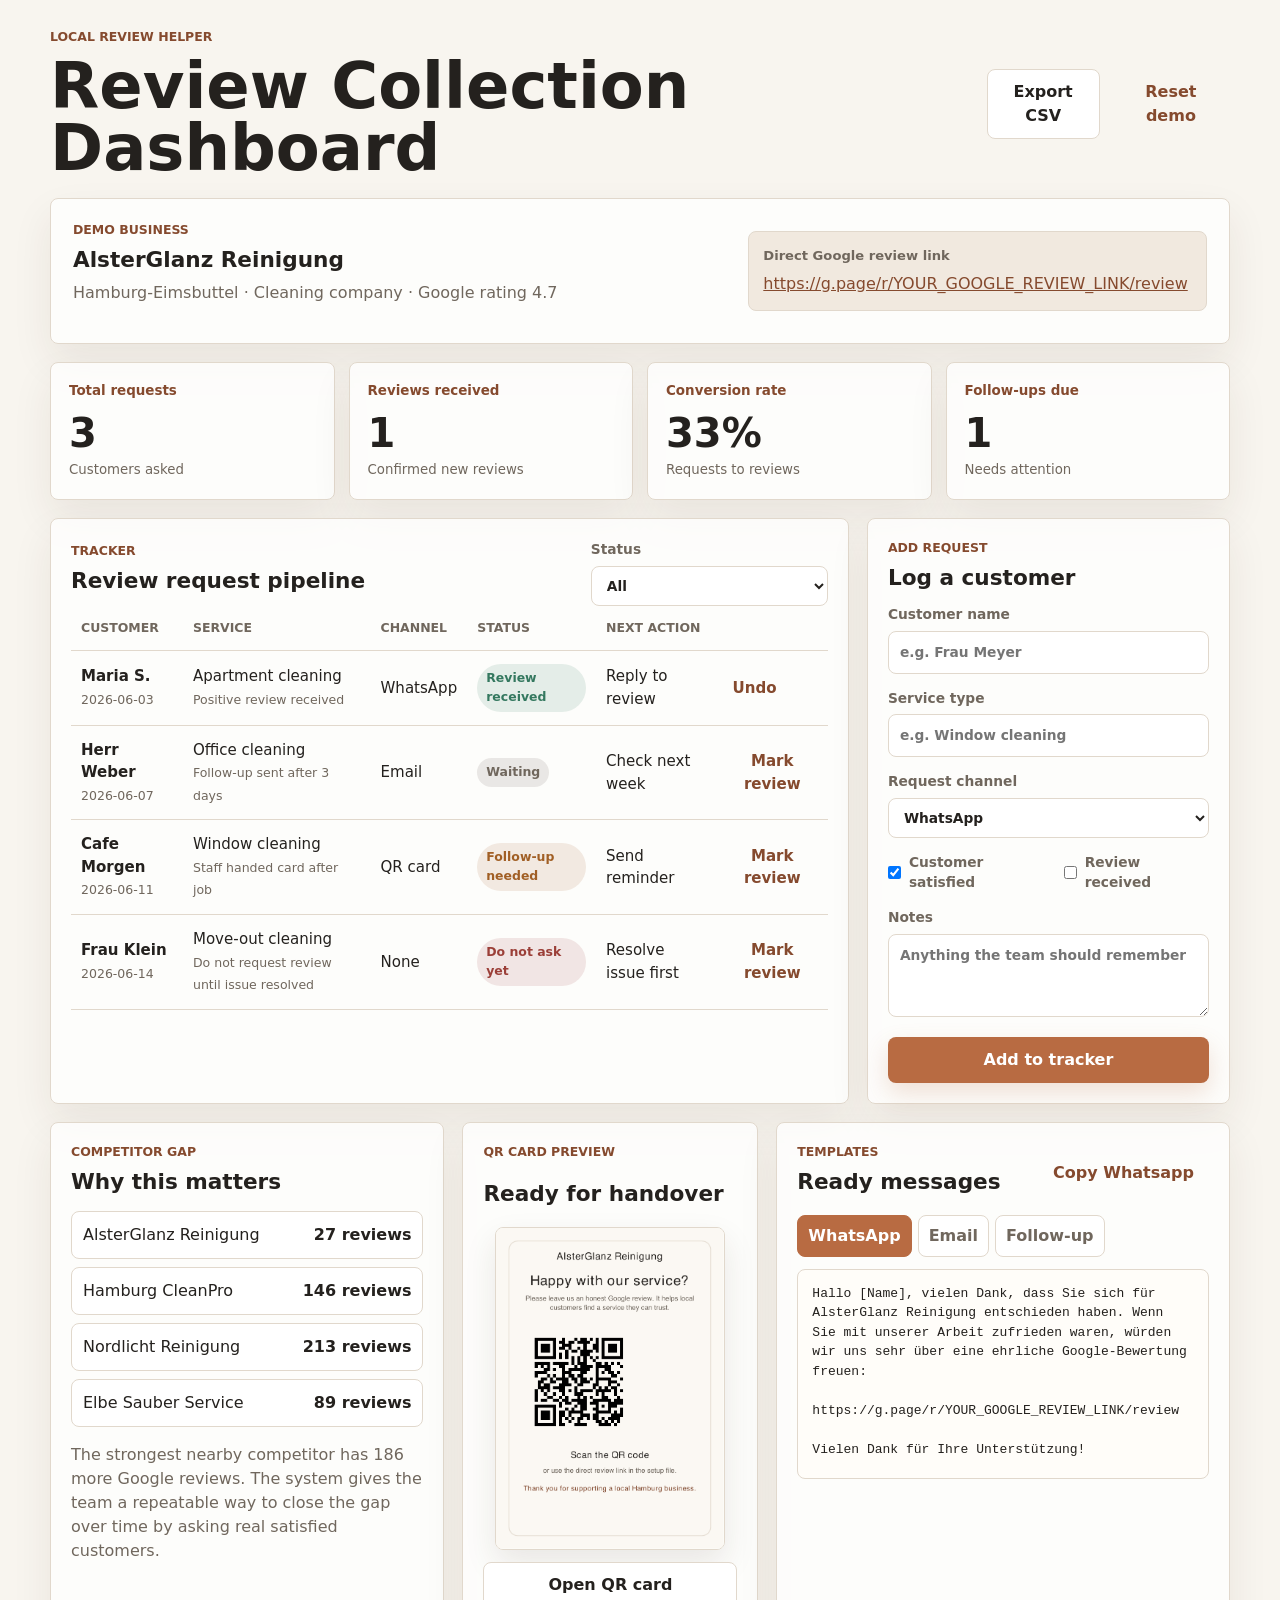
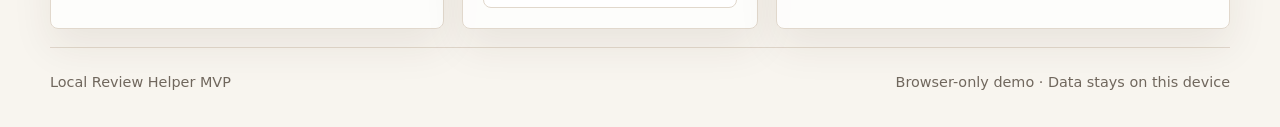
==== mvp-dashboard/index.html @ f8789099 "Add files via upload" ====
<!DOCTYPE html>
<html lang="en">
  <head>
    <meta charset="UTF-8" />
    <meta name="viewport" content="width=device-width, initial-scale=1.0" />
    <title>Local Review Helper - MVP Dashboard</title>
    <meta
      name="description"
      content="A lightweight MVP dashboard for tracking Google review requests, follow-ups, review progress, templates, and competitor gaps."
    />
    <link rel="stylesheet" href="style.css" />
  </head>
  <body>
    <header class="app-header">
      <div>
        <p class="eyebrow">Local Review Helper</p>
        <h1>Review Collection Dashboard</h1>
      </div>
      <div class="header-actions">
        <button class="button secondary" type="button" id="exportCsv">Export CSV</button>
        <button class="button ghost" type="button" id="resetDemo">Reset demo</button>
      </div>
    </header>

    <main>
      <section class="business-panel">
        <div>
          <p class="eyebrow">Demo business</p>
          <h2>AlsterGlanz Reinigung</h2>
          <p class="muted">Hamburg-Eimsbuttel · Cleaning company · Google rating 4.7</p>
        </div>
        <div class="review-link-box">
          <span>Direct Google review link</span>
          <a href="https://g.page/r/YOUR_GOOGLE_REVIEW_LINK/review" target="_blank" rel="noreferrer">
            https://g.page/r/YOUR_GOOGLE_REVIEW_LINK/review
          </a>
        </div>
      </section>

      <section class="kpi-grid" aria-label="Review system metrics">
        <article class="kpi-card">
          <span>Total requests</span>
          <strong id="totalRequests">0</strong>
          <small>Customers asked</small>
        </article>
        <article class="kpi-card">
          <span>Reviews received</span>
          <strong id="reviewsReceived">0</strong>
          <small>Confirmed new reviews</small>
        </article>
        <article class="kpi-card">
          <span>Conversion rate</span>
          <strong id="conversionRate">0%</strong>
          <small>Requests to reviews</small>
        </article>
        <article class="kpi-card">
          <span>Follow-ups due</span>
          <strong id="followUpsDue">0</strong>
          <small>Needs attention</small>
        </article>
      </section>

      <section class="dashboard-grid">
        <article class="panel tracker-panel">
          <div class="panel-heading">
            <div>
              <p class="eyebrow">Tracker</p>
              <h2>Review request pipeline</h2>
            </div>
            <label class="filter-label">
              Status
              <select id="statusFilter">
                <option value="all">All</option>
                <option value="reviewed">Review received</option>
                <option value="follow-up">Follow-up needed</option>
                <option value="waiting">Waiting</option>
                <option value="not-satisfied">Not satisfied</option>
              </select>
            </label>
          </div>

          <div class="table-wrap">
            <table>
              <thead>
                <tr>
                  <th>Customer</th>
                  <th>Service</th>
                  <th>Channel</th>
                  <th>Status</th>
                  <th>Next action</th>
                  <th></th>
                </tr>
              </thead>
              <tbody id="requestTable"></tbody>
            </table>
          </div>
        </article>

        <aside class="panel form-panel">
          <p class="eyebrow">Add request</p>
          <h2>Log a customer</h2>
          <form id="requestForm">
            <label>
              Customer name
              <input type="text" name="customerName" placeholder="e.g. Frau Meyer" required />
            </label>
            <label>
              Service type
              <input type="text" name="serviceType" placeholder="e.g. Window cleaning" required />
            </label>
            <label>
              Request channel
              <select name="channel">
                <option>WhatsApp</option>
                <option>Email</option>
                <option>QR card</option>
                <option>Phone</option>
              </select>
            </label>
            <div class="check-row">
              <label><input type="checkbox" name="satisfied" checked /> Customer satisfied</label>
              <label><input type="checkbox" name="reviewReceived" /> Review received</label>
            </div>
            <label>
              Notes
              <textarea name="notes" rows="3" placeholder="Anything the team should remember"></textarea>
            </label>
            <button class="button primary" type="submit">Add to tracker</button>
          </form>
        </aside>
      </section>

      <section class="dashboard-grid secondary-grid">
        <article class="panel">
          <p class="eyebrow">Competitor gap</p>
          <h2>Why this matters</h2>
          <div class="gap-list">
            <div><span>AlsterGlanz Reinigung</span><strong>27 reviews</strong></div>
            <div><span>Hamburg CleanPro</span><strong>146 reviews</strong></div>
            <div><span>Nordlicht Reinigung</span><strong>213 reviews</strong></div>
            <div><span>Elbe Sauber Service</span><strong>89 reviews</strong></div>
          </div>
          <p class="insight">
            The strongest nearby competitor has 186 more Google reviews. The system gives the team a
            repeatable way to close the gap over time by asking real satisfied customers.
          </p>
        </article>

        <article class="panel qr-panel">
          <p class="eyebrow">QR card preview</p>
          <h2>Ready for handover</h2>
          <img
            src="assets/qr-review-card-preview.png"
            alt="Preview of the printable QR review card"
            class="qr-card-preview"
          />
          <a class="button secondary" href="../output/pdf/qr-review-card.pdf" target="_blank" rel="noreferrer">
            Open QR card
          </a>
        </article>

        <article class="panel templates-panel">
          <div class="panel-heading">
            <div>
              <p class="eyebrow">Templates</p>
              <h2>Ready messages</h2>
            </div>
            <button class="button ghost" type="button" id="copyTemplate">Copy WhatsApp</button>
          </div>
          <div class="template-tabs" role="tablist" aria-label="Message templates">
            <button class="template-tab active" type="button" data-template="whatsapp">WhatsApp</button>
            <button class="template-tab" type="button" data-template="email">Email</button>
            <button class="template-tab" type="button" data-template="followup">Follow-up</button>
          </div>
          <pre id="templateText"></pre>
        </article>
      </section>
    </main>

    <footer>
      <span>Local Review Helper MVP</span>
      <span>Browser-only demo · Data stays on this device</span>
    </footer>

    <script src="app.js"></script>
  </body>
</html>
---- mvp-dashboard/style.css ----
:root {
  --bg: #f8f5ef;
  --surface: #ffffff;
  --surface-warm: #f1e9df;
  --text: #24211e;
  --muted: #70675d;
  --line: #e1d8cc;
  --accent: #b86b42;
  --accent-dark: #854a2e;
  --good: #34785f;
  --warn: #a15f25;
  --danger: #9b3f38;
  --shadow: 0 18px 40px rgba(59, 42, 27, 0.08);
  --radius: 8px;
}

* {
  box-sizing: border-box;
}

body {
  margin: 0;
  background: var(--bg);
  color: var(--text);
  font-family: Inter, ui-sans-serif, system-ui, -apple-system, BlinkMacSystemFont, "Segoe UI", sans-serif;
  line-height: 1.5;
}

button,
input,
select,
textarea {
  font: inherit;
}

.app-header,
main,
footer {
  width: min(1180px, calc(100% - 32px));
  margin: 0 auto;
}

.app-header {
  display: flex;
  align-items: center;
  justify-content: space-between;
  gap: 20px;
  padding: 28px 0 18px;
}

.eyebrow {
  margin: 0 0 8px;
  color: var(--accent-dark);
  font-size: 0.78rem;
  font-weight: 850;
  text-transform: uppercase;
}

h1,
h2,
p {
  margin-top: 0;
}

h1 {
  margin-bottom: 0;
  font-size: clamp(2rem, 5vw, 4.25rem);
  line-height: 0.98;
  letter-spacing: 0;
}

h2 {
  margin-bottom: 8px;
  font-size: 1.35rem;
  line-height: 1.15;
}

.muted,
small {
  color: var(--muted);
}

.header-actions,
.panel-heading,
.check-row,
footer {
  display: flex;
  align-items: center;
  justify-content: space-between;
  gap: 12px;
}

.button {
  display: inline-flex;
  align-items: center;
  justify-content: center;
  min-height: 42px;
  border: 1px solid transparent;
  border-radius: var(--radius);
  cursor: pointer;
  font-weight: 800;
  padding: 10px 14px;
  text-decoration: none;
  transition: transform 180ms ease, box-shadow 180ms ease, background 180ms ease;
}

.button:hover,
.button:focus-visible {
  transform: translateY(-1px);
  outline: none;
}

.button.primary {
  width: 100%;
  background: var(--accent);
  color: #fff;
  box-shadow: 0 10px 24px rgba(184, 107, 66, 0.2);
}

.button.secondary {
  border-color: var(--line);
  background: var(--surface);
  color: var(--text);
}

.button.ghost {
  border-color: transparent;
  background: transparent;
  color: var(--accent-dark);
}

.business-panel,
.panel,
.kpi-card {
  border: 1px solid var(--line);
  border-radius: var(--radius);
  background: rgba(255, 255, 255, 0.78);
  box-shadow: var(--shadow);
}

.business-panel {
  display: grid;
  grid-template-columns: minmax(0, 1fr) minmax(280px, 0.7fr);
  gap: 20px;
  align-items: center;
  padding: 22px;
}

.review-link-box {
  border: 1px solid var(--line);
  border-radius: var(--radius);
  background: var(--surface-warm);
  padding: 14px;
}

.review-link-box span {
  display: block;
  color: var(--muted);
  font-size: 0.82rem;
  font-weight: 800;
  margin-bottom: 6px;
}

.review-link-box a {
  color: var(--accent-dark);
  overflow-wrap: anywhere;
}

.kpi-grid {
  display: grid;
  grid-template-columns: repeat(4, 1fr);
  gap: 14px;
  margin: 18px 0;
}

.kpi-card {
  padding: 18px;
}

.kpi-card span {
  display: block;
  color: var(--accent-dark);
  font-size: 0.84rem;
  font-weight: 850;
}

.kpi-card strong {
  display: block;
  margin: 12px 0 4px;
  font-size: 2.5rem;
  line-height: 1;
}

.dashboard-grid {
  display: grid;
  grid-template-columns: minmax(0, 1.65fr) minmax(320px, 0.75fr);
  gap: 18px;
  margin-bottom: 18px;
}

.secondary-grid {
  grid-template-columns: 1fr 0.75fr 1.15fr;
}

.panel {
  min-width: 0;
  padding: 20px;
}

.filter-label,
form label {
  color: var(--muted);
  font-size: 0.86rem;
  font-weight: 750;
}

select,
input,
textarea {
  width: 100%;
  border: 1px solid var(--line);
  border-radius: var(--radius);
  background: #fff;
  color: var(--text);
  margin-top: 6px;
  padding: 10px 11px;
}

select:focus,
input:focus,
textarea:focus {
  border-color: var(--accent);
  outline: none;
  box-shadow: 0 0 0 3px rgba(184, 107, 66, 0.12);
}

form {
  display: grid;
  gap: 14px;
  margin-top: 14px;
}

.check-row {
  align-items: flex-start;
}

.check-row label {
  display: flex;
  align-items: center;
  gap: 8px;
}

.check-row input {
  width: auto;
  margin: 0;
}

.table-wrap {
  overflow-x: auto;
}

table {
  width: 100%;
  min-width: 740px;
  border-collapse: collapse;
}

th,
td {
  border-bottom: 1px solid var(--line);
  padding: 13px 10px;
  text-align: left;
  vertical-align: middle;
}

th {
  color: var(--muted);
  font-size: 0.78rem;
  text-transform: uppercase;
}

td {
  font-size: 0.94rem;
}

.status-pill {
  display: inline-flex;
  border-radius: 999px;
  font-size: 0.78rem;
  font-weight: 850;
  padding: 5px 9px;
}

.status-reviewed {
  background: rgba(52, 120, 95, 0.12);
  color: var(--good);
}

.status-follow-up {
  background: rgba(161, 95, 37, 0.12);
  color: var(--warn);
}

.status-waiting {
  background: rgba(112, 103, 93, 0.14);
  color: var(--muted);
}

.status-not-satisfied {
  background: rgba(155, 63, 56, 0.12);
  color: var(--danger);
}

.row-action {
  border: 0;
  background: transparent;
  color: var(--accent-dark);
  cursor: pointer;
  font-weight: 850;
}

.gap-list {
  display: grid;
  gap: 8px;
  margin: 16px 0;
}

.gap-list div {
  display: flex;
  justify-content: space-between;
  gap: 12px;
  border: 1px solid var(--line);
  border-radius: var(--radius);
  background: var(--surface);
  padding: 11px;
}

.insight {
  color: var(--muted);
  margin-bottom: 0;
}

.qr-panel {
  display: grid;
  align-content: start;
  gap: 12px;
}

.qr-card-preview {
  width: min(100%, 230px);
  justify-self: center;
  border: 1px solid var(--line);
  border-radius: var(--radius);
  box-shadow: 0 14px 32px rgba(59, 42, 27, 0.1);
}

code {
  font-family: ui-monospace, SFMono-Regular, Menlo, Monaco, Consolas, "Liberation Mono", monospace;
  font-size: 0.86em;
}

.template-tabs {
  display: flex;
  gap: 6px;
  margin: 12px 0;
}

.template-tab {
  border: 1px solid var(--line);
  border-radius: var(--radius);
  background: var(--surface);
  color: var(--muted);
  cursor: pointer;
  font-weight: 800;
  padding: 8px 10px;
}

.template-tab.active {
  border-color: var(--accent);
  background: var(--accent);
  color: #fff;
}

pre {
  min-height: 210px;
  overflow: auto;
  border: 1px solid var(--line);
  border-radius: var(--radius);
  background: #fffdf9;
  color: var(--text);
  margin: 0;
  padding: 14px;
  white-space: pre-wrap;
}

footer {
  border-top: 1px solid var(--line);
  color: var(--muted);
  font-size: 0.9rem;
  padding: 24px 0 34px;
}

@media (max-width: 980px) {
  .kpi-grid,
  .dashboard-grid,
  .secondary-grid,
  .business-panel {
    grid-template-columns: 1fr;
  }
}

@media (max-width: 640px) {
  .app-header,
  .header-actions,
  .panel-heading,
  footer {
    align-items: stretch;
    flex-direction: column;
  }

  .header-actions .button,
  .filter-label,
  .template-tabs,
  .button.secondary {
    width: 100%;
  }

  .kpi-grid {
    gap: 10px;
  }

  .check-row {
    flex-direction: column;
  }
}
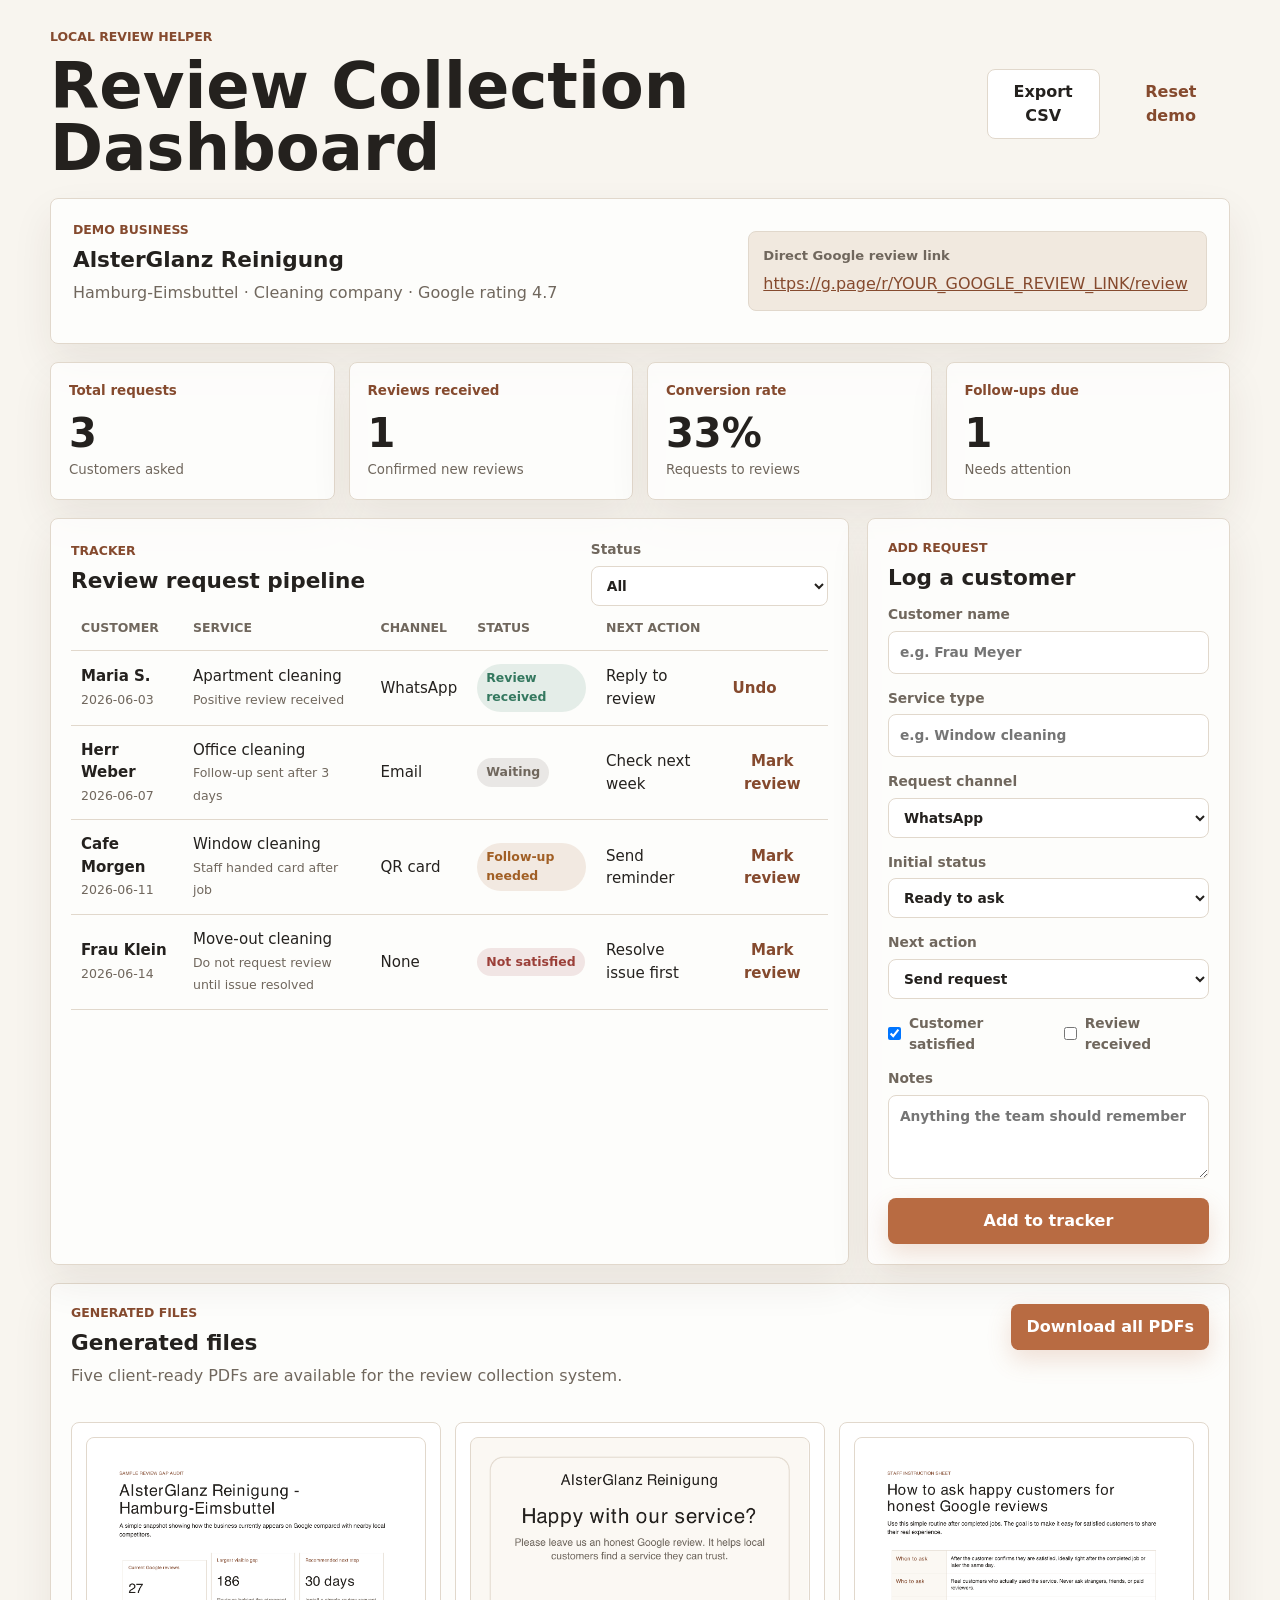
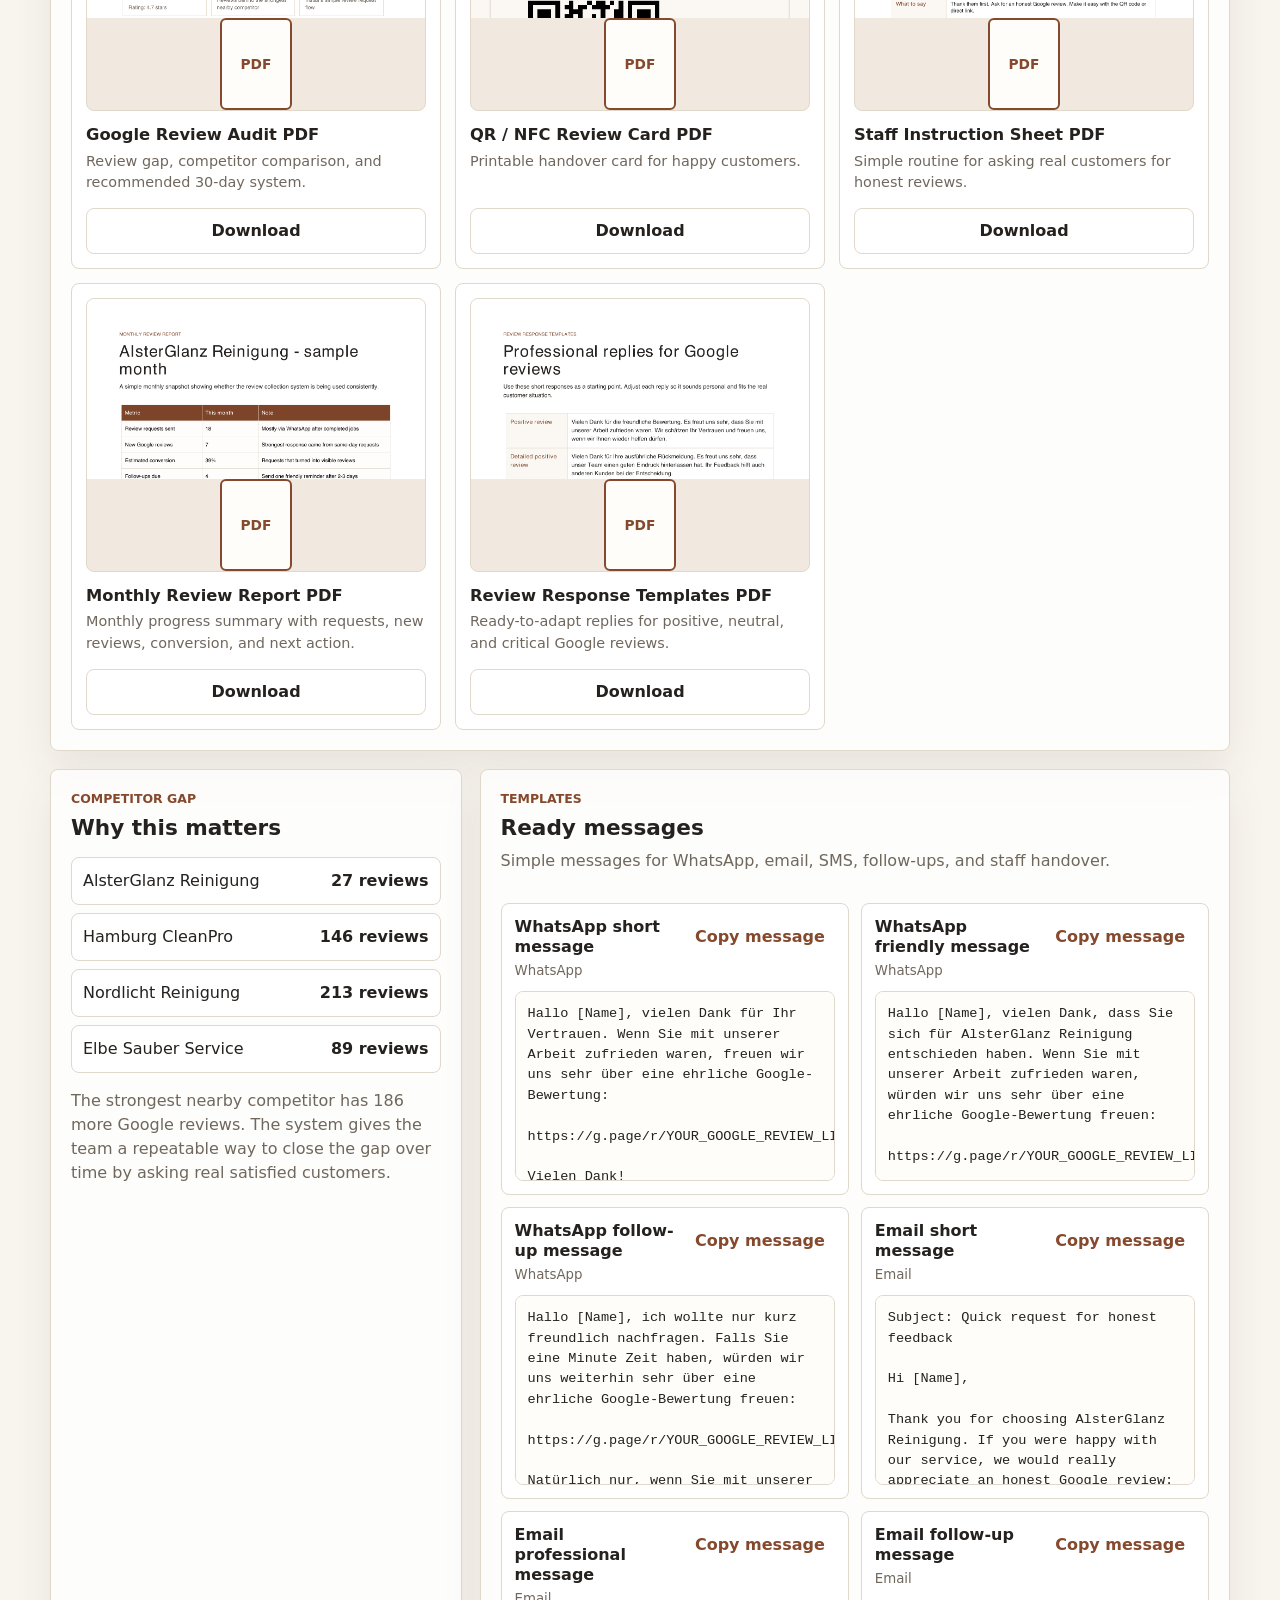
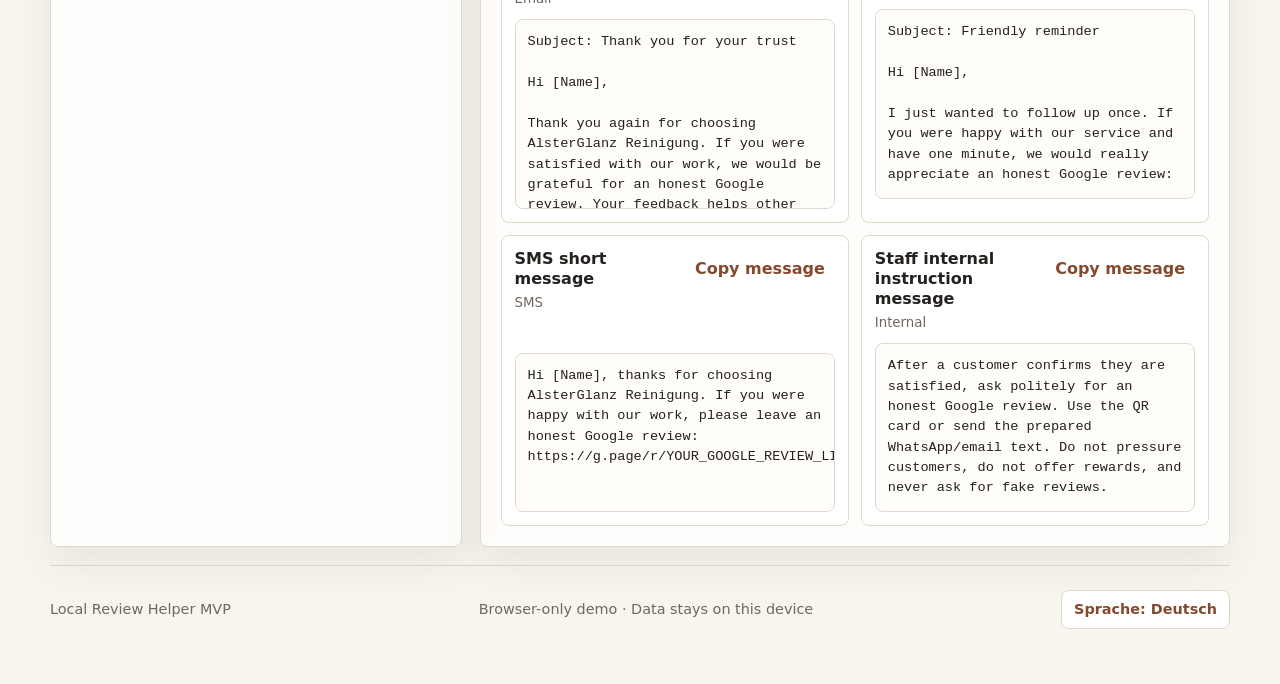
==== commit 590edd7c: "Add files via upload" ====
--- a/mvp-dashboard/index.html
+++ b/mvp-dashboard/index.html
@@ -6,7 +6,7 @@
     <title>Local Review Helper - MVP Dashboard</title>
     <meta
       name="description"
-      content="A lightweight MVP dashboard for tracking Google review requests, follow-ups, review progress, templates, and competitor gaps."
+      content="A lightweight MVP dashboard for tracking Google review requests, follow-ups, review progress, templates, and generated review system files."
     />
     <link rel="stylesheet" href="style.css" />
   </head>
@@ -14,49 +14,49 @@
     <header class="app-header">
       <div>
         <p class="eyebrow">Local Review Helper</p>
-        <h1>Review Collection Dashboard</h1>
+        <h1 data-i18n="appTitle">Review Collection Dashboard</h1>
       </div>
       <div class="header-actions">
-        <button class="button secondary" type="button" id="exportCsv">Export CSV</button>
-        <button class="button ghost" type="button" id="resetDemo">Reset demo</button>
+        <button class="button secondary" type="button" id="exportCsv" data-i18n="exportCsv">Export CSV</button>
+        <button class="button ghost" type="button" id="resetDemo" data-i18n="resetDemo">Reset demo</button>
       </div>
     </header>
 
     <main>
       <section class="business-panel">
         <div>
-          <p class="eyebrow">Demo business</p>
+          <p class="eyebrow" data-i18n="demoBusiness">Demo business</p>
           <h2>AlsterGlanz Reinigung</h2>
-          <p class="muted">Hamburg-Eimsbuttel · Cleaning company · Google rating 4.7</p>
+          <p class="muted" data-i18n="businessMeta">Hamburg-Eimsbuttel · Cleaning company · Google rating 4.7</p>
         </div>
         <div class="review-link-box">
-          <span>Direct Google review link</span>
+          <span data-i18n="directReviewLink">Direct Google review link</span>
           <a href="https://g.page/r/YOUR_GOOGLE_REVIEW_LINK/review" target="_blank" rel="noreferrer">
             https://g.page/r/YOUR_GOOGLE_REVIEW_LINK/review
           </a>
         </div>
       </section>
 
-      <section class="kpi-grid" aria-label="Review system metrics">
-        <article class="kpi-card">
-          <span>Total requests</span>
+      <section class="kpi-grid" aria-label="Review system metrics" data-i18n-attr="aria-label:metricsAria">
+        <article class="kpi-card">
+          <span data-i18n="totalRequests">Total requests</span>
           <strong id="totalRequests">0</strong>
-          <small>Customers asked</small>
-        </article>
-        <article class="kpi-card">
-          <span>Reviews received</span>
+          <small data-i18n="customersAsked">Customers asked</small>
+        </article>
+        <article class="kpi-card">
+          <span data-i18n="reviewsReceived">Reviews received</span>
           <strong id="reviewsReceived">0</strong>
-          <small>Confirmed new reviews</small>
-        </article>
-        <article class="kpi-card">
-          <span>Conversion rate</span>
+          <small data-i18n="confirmedReviews">Confirmed new reviews</small>
+        </article>
+        <article class="kpi-card">
+          <span data-i18n="conversionRate">Conversion rate</span>
           <strong id="conversionRate">0%</strong>
-          <small>Requests to reviews</small>
-        </article>
-        <article class="kpi-card">
-          <span>Follow-ups due</span>
+          <small data-i18n="requestsToReviews">Requests to reviews</small>
+        </article>
+        <article class="kpi-card">
+          <span data-i18n="followUpsDue">Follow-ups due</span>
           <strong id="followUpsDue">0</strong>
-          <small>Needs attention</small>
+          <small data-i18n="needsAttention">Needs attention</small>
         </article>
       </section>
 
@@ -64,17 +64,17 @@
         <article class="panel tracker-panel">
           <div class="panel-heading">
             <div>
-              <p class="eyebrow">Tracker</p>
-              <h2>Review request pipeline</h2>
+              <p class="eyebrow" data-i18n="tracker">Tracker</p>
+              <h2 data-i18n="pipelineTitle">Review request pipeline</h2>
             </div>
             <label class="filter-label">
-              Status
+              <span data-i18n="statusLabel">Status</span>
               <select id="statusFilter">
-                <option value="all">All</option>
-                <option value="reviewed">Review received</option>
-                <option value="follow-up">Follow-up needed</option>
-                <option value="waiting">Waiting</option>
-                <option value="not-satisfied">Not satisfied</option>
+                <option value="all" data-i18n="filterAll">All</option>
+                <option value="reviewed" data-i18n="filterReviewed">Review received</option>
+                <option value="follow-up" data-i18n="filterFollowUp">Follow-up needed</option>
+                <option value="waiting" data-i18n="filterWaiting">Waiting</option>
+                <option value="not-satisfied" data-i18n="filterNotSatisfied">Not satisfied</option>
               </select>
             </label>
           </div>
@@ -83,11 +83,11 @@
             <table>
               <thead>
                 <tr>
-                  <th>Customer</th>
-                  <th>Service</th>
-                  <th>Channel</th>
-                  <th>Status</th>
-                  <th>Next action</th>
+                  <th data-i18n="tableCustomer">Customer</th>
+                  <th data-i18n="tableService">Service</th>
+                  <th data-i18n="tableChannel">Channel</th>
+                  <th data-i18n="tableStatus">Status</th>
+                  <th data-i18n="tableNextAction">Next action</th>
                   <th></th>
                 </tr>
               </thead>
@@ -97,89 +97,113 @@
         </article>
 
         <aside class="panel form-panel">
-          <p class="eyebrow">Add request</p>
-          <h2>Log a customer</h2>
+          <p class="eyebrow" data-i18n="addRequest">Add request</p>
+          <h2 data-i18n="logCustomer">Log a customer</h2>
           <form id="requestForm">
             <label>
-              Customer name
-              <input type="text" name="customerName" placeholder="e.g. Frau Meyer" required />
-            </label>
-            <label>
-              Service type
-              <input type="text" name="serviceType" placeholder="e.g. Window cleaning" required />
-            </label>
-            <label>
-              Request channel
-              <select name="channel">
-                <option>WhatsApp</option>
-                <option>Email</option>
-                <option>QR card</option>
-                <option>Phone</option>
-              </select>
+              <span data-i18n="customerName">Customer name</span>
+              <input
+                type="text"
+                name="customerName"
+                placeholder="e.g. Frau Meyer"
+                data-i18n-attr="placeholder:customerPlaceholder"
+                required
+              />
+            </label>
+            <label>
+              <span data-i18n="serviceType">Service type</span>
+              <input
+                type="text"
+                name="serviceType"
+                placeholder="e.g. Window cleaning"
+                data-i18n-attr="placeholder:servicePlaceholder"
+                required
+              />
+            </label>
+            <label>
+              <span data-i18n="requestChannel">Request channel</span>
+              <select name="channel" id="channelSelect"></select>
+            </label>
+            <label>
+              <span data-i18n="initialStatus">Initial status</span>
+              <select name="statusKey" id="statusSelect"></select>
+            </label>
+            <label>
+              <span data-i18n="nextAction">Next action</span>
+              <select name="actionKey" id="actionSelect"></select>
             </label>
             <div class="check-row">
-              <label><input type="checkbox" name="satisfied" checked /> Customer satisfied</label>
-              <label><input type="checkbox" name="reviewReceived" /> Review received</label>
+              <label><input type="checkbox" name="satisfied" checked /> <span data-i18n="customerSatisfied">Customer satisfied</span></label>
+              <label><input type="checkbox" name="reviewReceived" /> <span data-i18n="reviewReceivedCheck">Review received</span></label>
             </div>
             <label>
-              Notes
-              <textarea name="notes" rows="3" placeholder="Anything the team should remember"></textarea>
-            </label>
-            <button class="button primary" type="submit">Add to tracker</button>
+              <span data-i18n="notes">Notes</span>
+              <textarea
+                name="notes"
+                rows="3"
+                placeholder="Anything the team should remember"
+                data-i18n-attr="placeholder:notesPlaceholder"
+              ></textarea>
+            </label>
+            <button class="button primary" type="submit" data-i18n="addToTracker">Add to tracker</button>
           </form>
         </aside>
       </section>
 
-      <section class="dashboard-grid secondary-grid">
+      <section class="panel files-panel">
+        <div class="panel-heading files-heading">
+          <div>
+            <p class="eyebrow" data-i18n="generatedFilesEyebrow">Generated files</p>
+            <h2 data-i18n="generatedFilesTitle">Generated files</h2>
+            <p class="muted" data-i18n="generatedFilesText">
+              Three client-ready PDFs are available for the review collection system.
+            </p>
+          </div>
+          <div class="download-actions">
+            <button class="button primary compact-primary" type="button" id="downloadAll" data-i18n="downloadAll">
+              Download all PDFs
+            </button>
+            <p id="downloadStatus" class="download-status" aria-live="polite"></p>
+          </div>
+        </div>
+        <div class="file-grid" id="generatedFiles"></div>
+      </section>
+
+      <section class="dashboard-grid lower-grid">
         <article class="panel">
-          <p class="eyebrow">Competitor gap</p>
-          <h2>Why this matters</h2>
+          <p class="eyebrow" data-i18n="competitorGap">Competitor gap</p>
+          <h2 data-i18n="whyMatters">Why this matters</h2>
           <div class="gap-list">
-            <div><span>AlsterGlanz Reinigung</span><strong>27 reviews</strong></div>
-            <div><span>Hamburg CleanPro</span><strong>146 reviews</strong></div>
-            <div><span>Nordlicht Reinigung</span><strong>213 reviews</strong></div>
-            <div><span>Elbe Sauber Service</span><strong>89 reviews</strong></div>
-          </div>
-          <p class="insight">
+            <div><span>AlsterGlanz Reinigung</span><strong data-count="27">27 reviews</strong></div>
+            <div><span>Hamburg CleanPro</span><strong data-count="146">146 reviews</strong></div>
+            <div><span>Nordlicht Reinigung</span><strong data-count="213">213 reviews</strong></div>
+            <div><span>Elbe Sauber Service</span><strong data-count="89">89 reviews</strong></div>
+          </div>
+          <p class="insight" data-i18n="gapInsight">
             The strongest nearby competitor has 186 more Google reviews. The system gives the team a
             repeatable way to close the gap over time by asking real satisfied customers.
           </p>
         </article>
 
-        <article class="panel qr-panel">
-          <p class="eyebrow">QR card preview</p>
-          <h2>Ready for handover</h2>
-          <img
-            src="assets/qr-review-card-preview.png"
-            alt="Preview of the printable QR review card"
-            class="qr-card-preview"
-          />
-          <a class="button secondary" href="../output/pdf/qr-review-card.pdf" target="_blank" rel="noreferrer">
-            Open QR card
-          </a>
-        </article>
-
         <article class="panel templates-panel">
           <div class="panel-heading">
             <div>
-              <p class="eyebrow">Templates</p>
-              <h2>Ready messages</h2>
+              <p class="eyebrow" data-i18n="templatesEyebrow">Templates</p>
+              <h2 data-i18n="readyMessages">Ready messages</h2>
+              <p class="muted" data-i18n="readyMessagesText">
+                Simple messages for WhatsApp, email, SMS, follow-ups, and staff handover.
+              </p>
             </div>
-            <button class="button ghost" type="button" id="copyTemplate">Copy WhatsApp</button>
-          </div>
-          <div class="template-tabs" role="tablist" aria-label="Message templates">
-            <button class="template-tab active" type="button" data-template="whatsapp">WhatsApp</button>
-            <button class="template-tab" type="button" data-template="email">Email</button>
-            <button class="template-tab" type="button" data-template="followup">Follow-up</button>
-          </div>
-          <pre id="templateText"></pre>
+          </div>
+          <div class="template-grid" id="templateGrid"></div>
         </article>
       </section>
     </main>
 
     <footer>
-      <span>Local Review Helper MVP</span>
-      <span>Browser-only demo · Data stays on this device</span>
+      <span data-i18n="footerProduct">Local Review Helper MVP</span>
+      <span data-i18n="footerPrivacy">Browser-only demo · Data stays on this device</span>
+      <button class="language-toggle" type="button" id="languageToggle">Sprache: Deutsch</button>
     </footer>
 
     <script src="app.js"></script>
--- a/mvp-dashboard/style.css
+++ b/mvp-dashboard/style.css
@@ -117,6 +117,10 @@
   box-shadow: 0 10px 24px rgba(184, 107, 66, 0.2);
 }
 
+.button.primary.compact-primary {
+  width: auto;
+}
+
 .button.secondary {
   border-color: var(--line);
   background: var(--surface);
@@ -198,8 +202,8 @@
   margin-bottom: 18px;
 }
 
-.secondary-grid {
-  grid-template-columns: 1fr 0.75fr 1.15fr;
+.lower-grid {
+  grid-template-columns: minmax(300px, 0.85fr) minmax(0, 1.55fr);
 }
 
 .panel {
@@ -340,18 +344,93 @@
   margin-bottom: 0;
 }
 
-.qr-panel {
-  display: grid;
-  align-content: start;
-  gap: 12px;
-}
-
-.qr-card-preview {
-  width: min(100%, 230px);
-  justify-self: center;
-  border: 1px solid var(--line);
-  border-radius: var(--radius);
-  box-shadow: 0 14px 32px rgba(59, 42, 27, 0.1);
+.files-panel {
+  margin-bottom: 18px;
+}
+
+.files-heading {
+  align-items: flex-start;
+}
+
+.download-actions {
+  display: grid;
+  justify-items: end;
+  gap: 8px;
+  min-width: 210px;
+}
+
+.download-status {
+  min-height: 18px;
+  margin: 0;
+  color: var(--good);
+  font-size: 0.86rem;
+  font-weight: 750;
+  text-align: right;
+}
+
+.file-grid {
+  display: grid;
+  grid-template-columns: repeat(3, 1fr);
+  gap: 14px;
+  margin-top: 18px;
+}
+
+.file-card {
+  display: grid;
+  grid-template-rows: auto 1fr auto;
+  gap: 14px;
+  min-width: 0;
+  border: 1px solid var(--line);
+  border-radius: var(--radius);
+  background: var(--surface);
+  padding: 14px;
+}
+
+.file-preview {
+  display: grid;
+  place-items: center;
+  min-height: 170px;
+  overflow: hidden;
+  border: 1px solid var(--line);
+  border-radius: var(--radius);
+  background: var(--surface-warm);
+}
+
+.file-preview img {
+  display: block;
+  width: 100%;
+  height: 180px;
+  object-fit: cover;
+  object-position: top;
+}
+
+.file-icon {
+  display: grid;
+  place-items: center;
+  width: 72px;
+  aspect-ratio: 0.78;
+  border: 2px solid var(--accent-dark);
+  border-radius: 6px;
+  background: #fffdf9;
+  color: var(--accent-dark);
+  font-size: 0.86rem;
+  font-weight: 900;
+}
+
+.file-card h3 {
+  margin: 0 0 5px;
+  font-size: 1.02rem;
+  line-height: 1.25;
+}
+
+.file-card p {
+  margin: 0;
+  color: var(--muted);
+  font-size: 0.9rem;
+}
+
+.file-card .button {
+  width: 100%;
 }
 
 code {
@@ -359,38 +438,58 @@
   font-size: 0.86em;
 }
 
-.template-tabs {
+.template-grid {
+  display: grid;
+  grid-template-columns: repeat(2, minmax(0, 1fr));
+  gap: 12px;
+  margin-top: 14px;
+}
+
+.template-card {
+  display: grid;
+  gap: 10px;
+  border: 1px solid var(--line);
+  border-radius: var(--radius);
+  background: var(--surface);
+  padding: 13px;
+}
+
+.template-card-header {
   display: flex;
-  gap: 6px;
-  margin: 12px 0;
-}
-
-.template-tab {
-  border: 1px solid var(--line);
-  border-radius: var(--radius);
-  background: var(--surface);
-  color: var(--muted);
-  cursor: pointer;
-  font-weight: 800;
-  padding: 8px 10px;
-}
-
-.template-tab.active {
-  border-color: var(--accent);
-  background: var(--accent);
-  color: #fff;
-}
-
-pre {
-  min-height: 210px;
+  align-items: flex-start;
+  justify-content: space-between;
+  gap: 10px;
+}
+
+.template-card h3 {
+  margin: 0;
+  font-size: 1rem;
+  line-height: 1.25;
+}
+
+.template-card small {
+  display: block;
+  margin-top: 4px;
+}
+
+.template-card pre {
+  max-height: 190px;
+  min-height: 130px;
   overflow: auto;
   border: 1px solid var(--line);
   border-radius: var(--radius);
   background: #fffdf9;
   color: var(--text);
   margin: 0;
-  padding: 14px;
+  padding: 12px;
+  font-size: 0.85rem;
   white-space: pre-wrap;
+}
+
+.copy-template {
+  min-height: 34px;
+  white-space: nowrap;
+  padding: 7px 9px;
 }
 
 footer {
@@ -398,14 +497,39 @@
   color: var(--muted);
   font-size: 0.9rem;
   padding: 24px 0 34px;
+}
+
+.language-toggle {
+  min-height: 38px;
+  border: 1px solid var(--line);
+  border-radius: var(--radius);
+  background: var(--surface);
+  color: var(--accent-dark);
+  cursor: pointer;
+  font-weight: 850;
+  padding: 8px 12px;
 }
 
 @media (max-width: 980px) {
   .kpi-grid,
   .dashboard-grid,
-  .secondary-grid,
+  .lower-grid,
   .business-panel {
     grid-template-columns: 1fr;
+  }
+
+  .file-grid,
+  .template-grid {
+    grid-template-columns: 1fr;
+  }
+
+  .download-actions {
+    justify-items: stretch;
+    min-width: 0;
+  }
+
+  .download-status {
+    text-align: left;
   }
 }
 
@@ -420,8 +544,9 @@
 
   .header-actions .button,
   .filter-label,
-  .template-tabs,
-  .button.secondary {
+  .button.secondary,
+  .language-toggle,
+  .button.primary.compact-primary {
     width: 100%;
   }
 
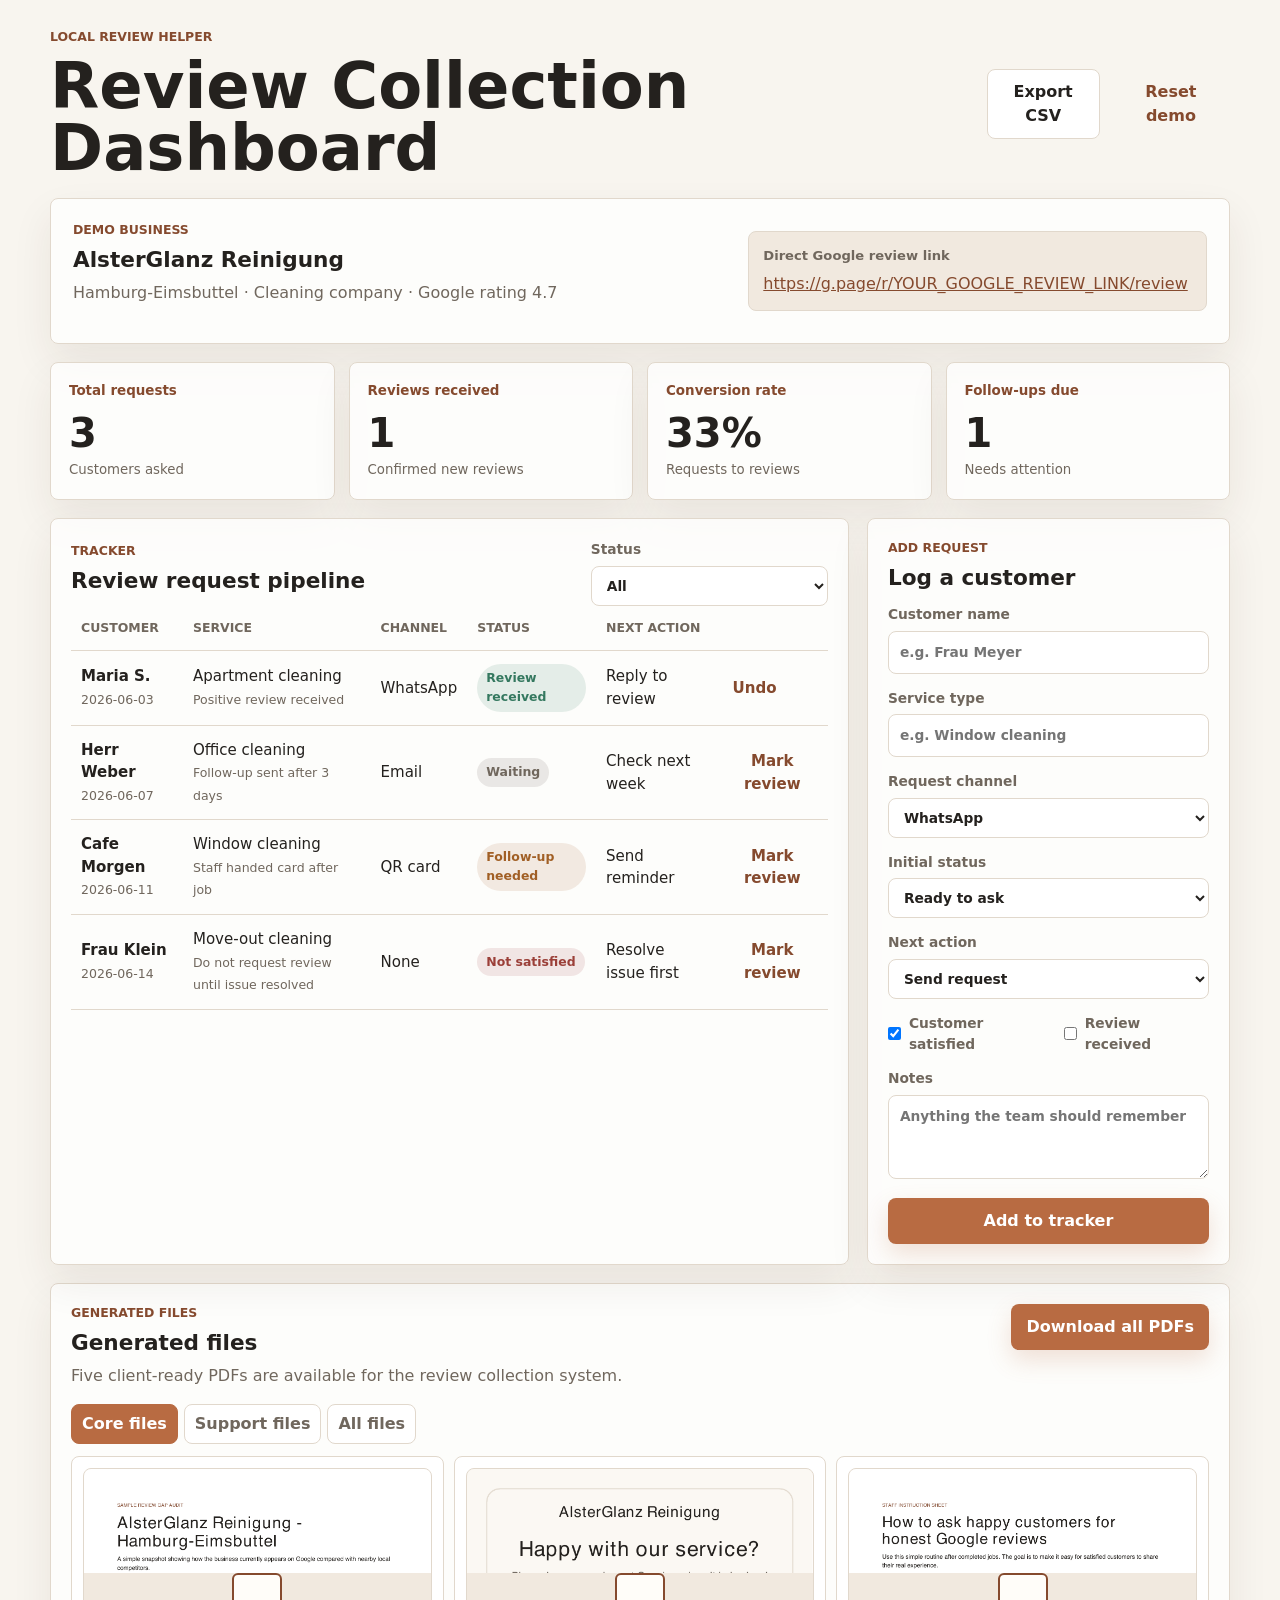
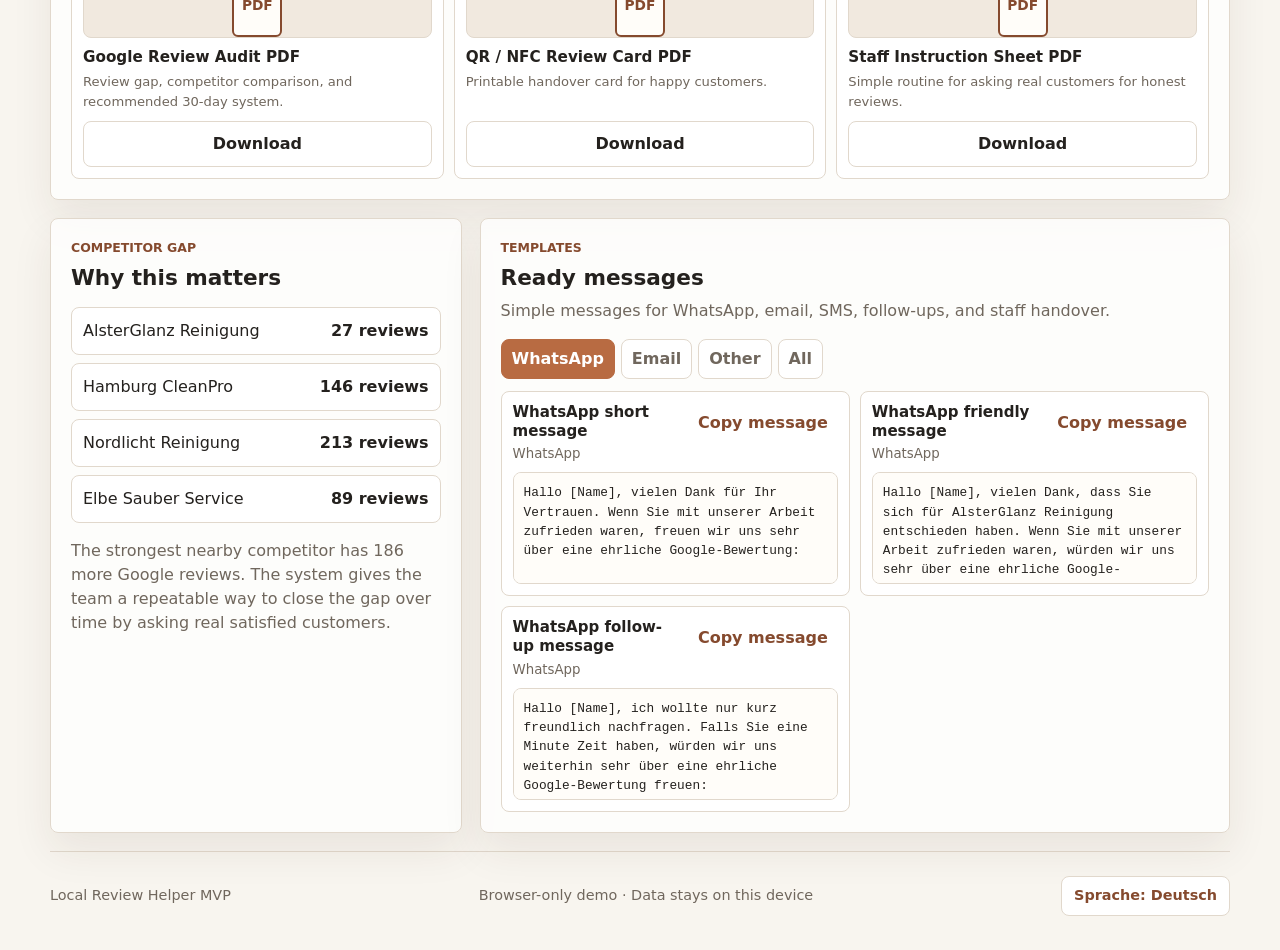
==== commit d4a11f4c: "Add files via upload" ====
--- a/mvp-dashboard/index.html
+++ b/mvp-dashboard/index.html
@@ -158,6 +158,7 @@
             <p class="muted" data-i18n="generatedFilesText">
               Three client-ready PDFs are available for the review collection system.
             </p>
+            <div class="category-buttons" id="fileCategoryButtons" aria-label="File categories"></div>
           </div>
           <div class="download-actions">
             <button class="button primary compact-primary" type="button" id="downloadAll" data-i18n="downloadAll">
@@ -193,6 +194,7 @@
               <p class="muted" data-i18n="readyMessagesText">
                 Simple messages for WhatsApp, email, SMS, follow-ups, and staff handover.
               </p>
+              <div class="category-buttons" id="templateCategoryButtons" aria-label="Template categories"></div>
             </div>
           </div>
           <div class="template-grid" id="templateGrid"></div>
--- a/mvp-dashboard/style.css
+++ b/mvp-dashboard/style.css
@@ -370,26 +370,26 @@
 
 .file-grid {
   display: grid;
-  grid-template-columns: repeat(3, 1fr);
-  gap: 14px;
-  margin-top: 18px;
+  grid-template-columns: repeat(3, minmax(0, 1fr));
+  gap: 10px;
+  margin-top: 12px;
 }
 
 .file-card {
   display: grid;
   grid-template-rows: auto 1fr auto;
-  gap: 14px;
+  gap: 10px;
   min-width: 0;
   border: 1px solid var(--line);
   border-radius: var(--radius);
   background: var(--surface);
-  padding: 14px;
+  padding: 11px;
 }
 
 .file-preview {
   display: grid;
   place-items: center;
-  min-height: 170px;
+  min-height: 96px;
   overflow: hidden;
   border: 1px solid var(--line);
   border-radius: var(--radius);
@@ -399,7 +399,7 @@
 .file-preview img {
   display: block;
   width: 100%;
-  height: 180px;
+  height: 104px;
   object-fit: cover;
   object-position: top;
 }
@@ -407,7 +407,7 @@
 .file-icon {
   display: grid;
   place-items: center;
-  width: 72px;
+  width: 50px;
   aspect-ratio: 0.78;
   border: 2px solid var(--accent-dark);
   border-radius: 6px;
@@ -419,14 +419,14 @@
 
 .file-card h3 {
   margin: 0 0 5px;
-  font-size: 1.02rem;
+  font-size: 0.95rem;
   line-height: 1.25;
 }
 
 .file-card p {
   margin: 0;
   color: var(--muted);
-  font-size: 0.9rem;
+  font-size: 0.82rem;
 }
 
 .file-card .button {
@@ -441,17 +441,17 @@
 .template-grid {
   display: grid;
   grid-template-columns: repeat(2, minmax(0, 1fr));
-  gap: 12px;
-  margin-top: 14px;
+  gap: 10px;
+  margin-top: 12px;
 }
 
 .template-card {
   display: grid;
-  gap: 10px;
+  gap: 8px;
   border: 1px solid var(--line);
   border-radius: var(--radius);
   background: var(--surface);
-  padding: 13px;
+  padding: 11px;
 }
 
 .template-card-header {
@@ -463,7 +463,7 @@
 
 .template-card h3 {
   margin: 0;
-  font-size: 1rem;
+  font-size: 0.94rem;
   line-height: 1.25;
 }
 
@@ -473,16 +473,16 @@
 }
 
 .template-card pre {
-  max-height: 190px;
-  min-height: 130px;
+  max-height: 112px;
+  min-height: 84px;
   overflow: auto;
   border: 1px solid var(--line);
   border-radius: var(--radius);
   background: #fffdf9;
   color: var(--text);
   margin: 0;
-  padding: 12px;
-  font-size: 0.85rem;
+  padding: 10px;
+  font-size: 0.8rem;
   white-space: pre-wrap;
 }
 
@@ -490,6 +490,30 @@
   min-height: 34px;
   white-space: nowrap;
   padding: 7px 9px;
+}
+
+.category-buttons {
+  display: flex;
+  flex-wrap: wrap;
+  gap: 6px;
+  margin-top: 10px;
+}
+
+.category-button {
+  min-height: 34px;
+  border: 1px solid var(--line);
+  border-radius: var(--radius);
+  background: var(--surface);
+  color: var(--muted);
+  cursor: pointer;
+  font-weight: 850;
+  padding: 7px 10px;
+}
+
+.category-button.active {
+  border-color: var(--accent);
+  background: var(--accent);
+  color: #fff;
 }
 
 footer {
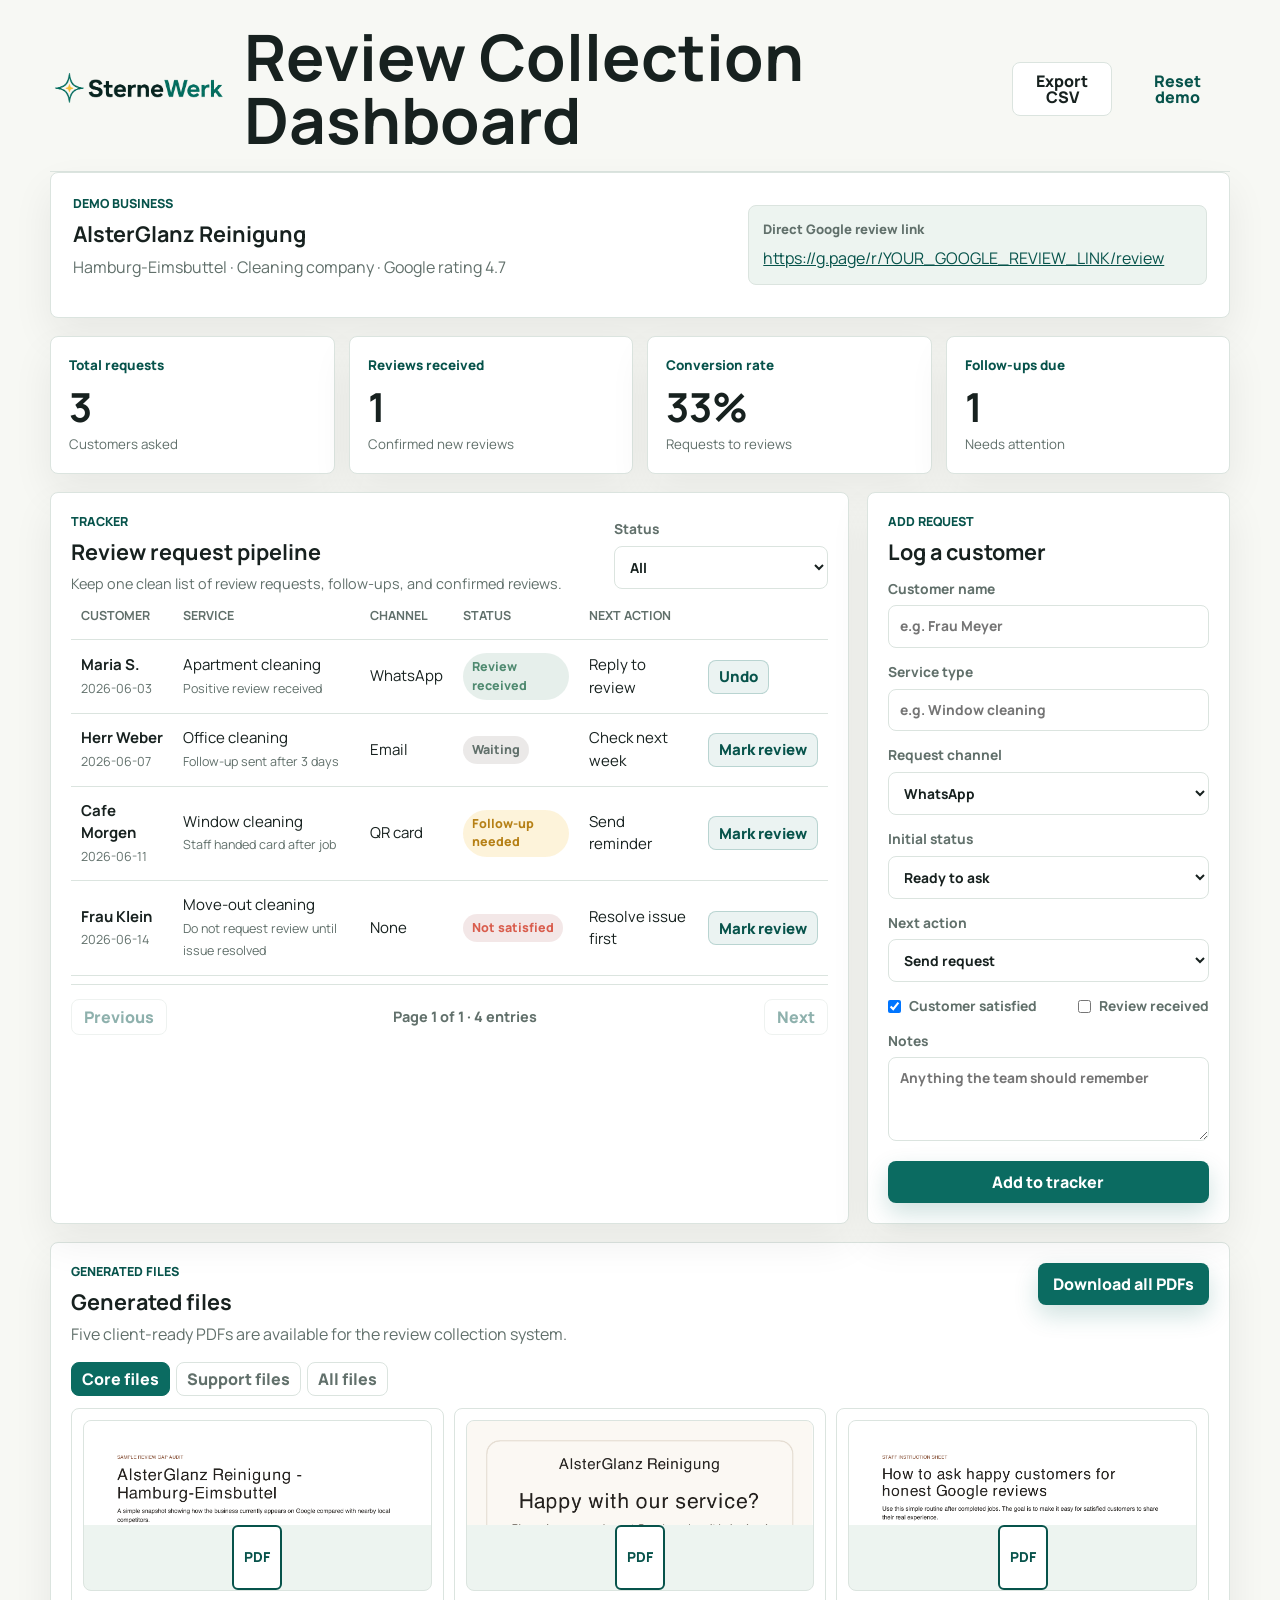
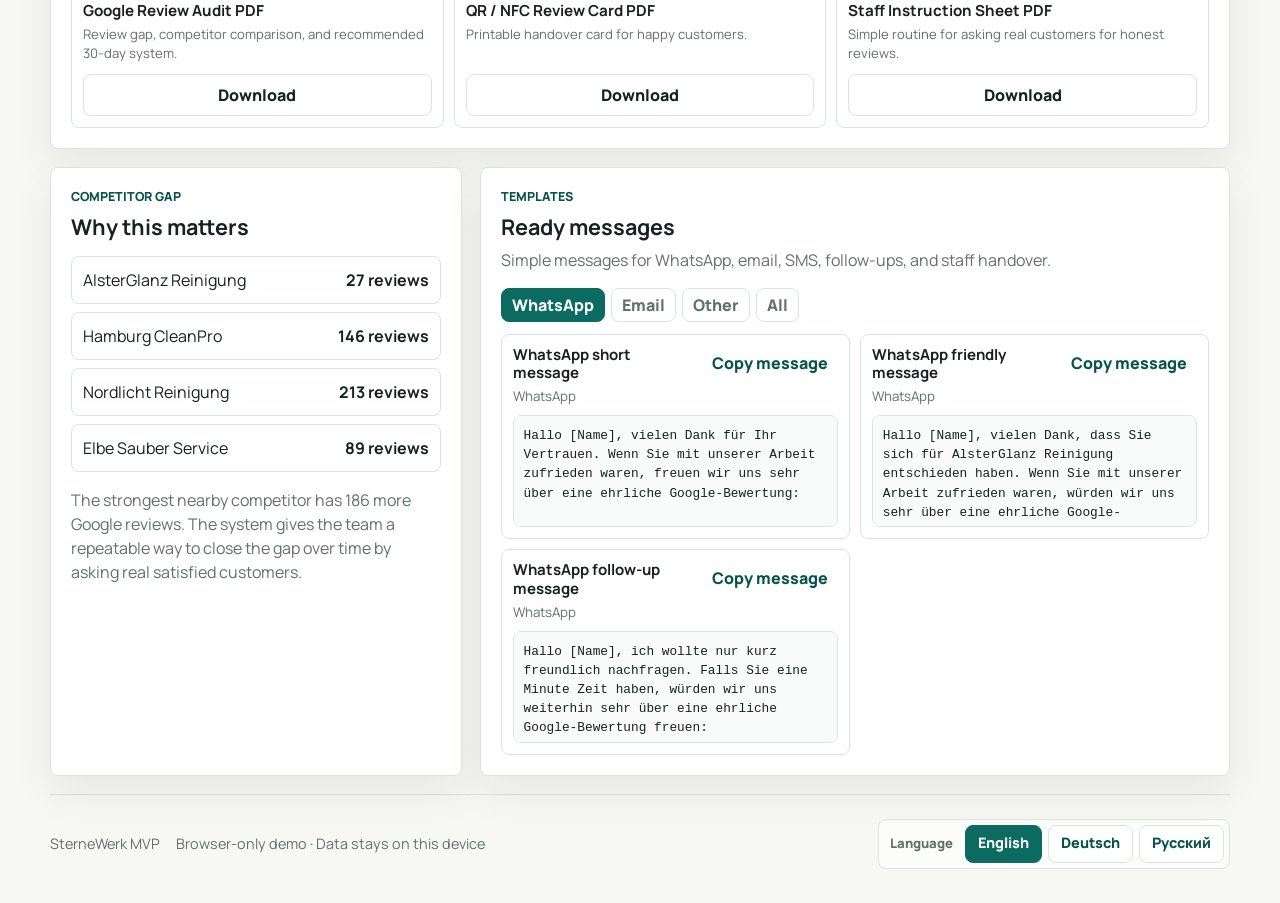
==== commit 093e8045: "Add files via upload mvp redisign" ====
--- a/mvp-dashboard/index.html
+++ b/mvp-dashboard/index.html
@@ -3,18 +3,23 @@
   <head>
     <meta charset="UTF-8" />
     <meta name="viewport" content="width=device-width, initial-scale=1.0" />
-    <title>Local Review Helper - MVP Dashboard</title>
+    <title>SterneWerk - MVP Dashboard</title>
     <meta
       name="description"
       content="A lightweight MVP dashboard for tracking Google review requests, follow-ups, review progress, templates, and generated review system files."
     />
-    <link rel="stylesheet" href="style.css" />
+    <link rel="preconnect" href="https://fonts.googleapis.com" />
+    <link rel="preconnect" href="https://fonts.gstatic.com" crossorigin />
+    <link href="https://fonts.googleapis.com/css2?family=DM+Mono:wght@400;500&family=Manrope:wght@400;500;600;700;800&display=swap" rel="stylesheet" />
+    <link rel="stylesheet" href="style.css?v=sternewerk-1" />
   </head>
   <body>
     <header class="app-header">
-      <div>
-        <p class="eyebrow">Local Review Helper</p>
-        <h1 data-i18n="appTitle">Review Collection Dashboard</h1>
+      <div class="app-brand-heading">
+        <img class="app-logo" src="../assets/sternewerk-logo.png" alt="SterneWerk" />
+        <div>
+          <h1 data-i18n="appTitle">Review Collection Dashboard</h1>
+        </div>
       </div>
       <div class="header-actions">
         <button class="button secondary" type="button" id="exportCsv" data-i18n="exportCsv">Export CSV</button>
@@ -66,6 +71,9 @@
             <div>
               <p class="eyebrow" data-i18n="tracker">Tracker</p>
               <h2 data-i18n="pipelineTitle">Review request pipeline</h2>
+              <p class="muted section-helper" data-i18n="trackerHelper">
+                Keep one clean list of review requests, follow-ups, and confirmed reviews.
+              </p>
             </div>
             <label class="filter-label">
               <span data-i18n="statusLabel">Status</span>
@@ -94,6 +102,11 @@
               <tbody id="requestTable"></tbody>
             </table>
           </div>
+          <div class="pagination" id="trackerPagination" aria-label="Tracker pagination">
+            <button class="pagination-button" type="button" id="previousPage" data-i18n="previousPage">Previous</button>
+            <span class="pagination-status" id="pageIndicator">Page 1 of 1 · 0 entries</span>
+            <button class="pagination-button" type="button" id="nextPage" data-i18n="nextPage">Next</button>
+          </div>
         </article>
 
         <aside class="panel form-panel">
@@ -203,9 +216,16 @@
     </main>
 
     <footer>
-      <span data-i18n="footerProduct">Local Review Helper MVP</span>
-      <span data-i18n="footerPrivacy">Browser-only demo · Data stays on this device</span>
-      <button class="language-toggle" type="button" id="languageToggle">Sprache: Deutsch</button>
+      <div class="footer-copy">
+        <span data-i18n="footerProduct">SterneWerk MVP</span>
+        <span data-i18n="footerPrivacy">Browser-only demo · Data stays on this device</span>
+      </div>
+      <div class="language-switcher" id="languageSwitcher" aria-label="Language">
+        <span data-i18n="languageLabel">Language</span>
+        <button class="language-option" type="button" data-language="en">English</button>
+        <button class="language-option" type="button" data-language="de">Deutsch</button>
+        <button class="language-option" type="button" data-language="ru">Русский</button>
+      </div>
     </footer>
 
     <script src="app.js"></script>
--- a/mvp-dashboard/style.css
+++ b/mvp-dashboard/style.css
@@ -1,16 +1,17 @@
 :root {
-  --bg: #f8f5ef;
+  --bg: #f7f8f4;
   --surface: #ffffff;
-  --surface-warm: #f1e9df;
-  --text: #24211e;
-  --muted: #70675d;
-  --line: #e1d8cc;
-  --accent: #b86b42;
-  --accent-dark: #854a2e;
-  --good: #34785f;
-  --warn: #a15f25;
-  --danger: #9b3f38;
-  --shadow: 0 18px 40px rgba(59, 42, 27, 0.08);
+  --surface-warm: #edf4f0;
+  --text: #17211f;
+  --muted: #61706b;
+  --line: #dbe4df;
+  --accent: #0b6b61;
+  --accent-dark: #07534b;
+  --signal: #f6c445;
+  --good: #4f8a70;
+  --warn: #b68016;
+  --danger: #d95d4d;
+  --shadow: 0 18px 40px rgba(23, 33, 31, 0.07);
   --radius: 8px;
 }
 
@@ -22,7 +23,7 @@
   margin: 0;
   background: var(--bg);
   color: var(--text);
-  font-family: Inter, ui-sans-serif, system-ui, -apple-system, BlinkMacSystemFont, "Segoe UI", sans-serif;
+  font-family: Manrope, Inter, ui-sans-serif, system-ui, -apple-system, BlinkMacSystemFont, "Segoe UI", sans-serif;
   line-height: 1.5;
 }
 
@@ -45,7 +46,22 @@
   align-items: center;
   justify-content: space-between;
   gap: 20px;
-  padding: 28px 0 18px;
+  padding: 26px 0 20px;
+  border-bottom: 1px solid var(--line);
+}
+
+.app-brand-heading {
+  display: flex;
+  align-items: center;
+  gap: 20px;
+}
+
+.app-logo {
+  display: block;
+  width: 174px;
+  height: 42px;
+  object-fit: contain;
+  object-position: left center;
 }
 
 .eyebrow {
@@ -94,11 +110,13 @@
   display: inline-flex;
   align-items: center;
   justify-content: center;
+  gap: 8px;
   min-height: 42px;
   border: 1px solid transparent;
   border-radius: var(--radius);
   cursor: pointer;
   font-weight: 800;
+  line-height: 1;
   padding: 10px 14px;
   text-decoration: none;
   transition: transform 180ms ease, box-shadow 180ms ease, background 180ms ease;
@@ -114,7 +132,7 @@
   width: 100%;
   background: var(--accent);
   color: #fff;
-  box-shadow: 0 10px 24px rgba(184, 107, 66, 0.2);
+  box-shadow: 0 10px 24px rgba(11, 107, 97, 0.2);
 }
 
 .button.primary.compact-primary {
@@ -138,7 +156,7 @@
 .kpi-card {
   border: 1px solid var(--line);
   border-radius: var(--radius);
-  background: rgba(255, 255, 255, 0.78);
+  background: var(--surface);
   box-shadow: var(--shadow);
 }
 
@@ -211,6 +229,12 @@
   padding: 20px;
 }
 
+.section-helper {
+  max-width: 560px;
+  margin-bottom: 0;
+  font-size: 0.9rem;
+}
+
 .filter-label,
 form label {
   color: var(--muted);
@@ -235,7 +259,7 @@
 textarea:focus {
   border-color: var(--accent);
   outline: none;
-  box-shadow: 0 0 0 3px rgba(184, 107, 66, 0.12);
+  box-shadow: 0 0 0 3px rgba(11, 107, 97, 0.12);
 }
 
 form {
@@ -301,7 +325,7 @@
 }
 
 .status-follow-up {
-  background: rgba(161, 95, 37, 0.12);
+  background: rgba(246, 196, 69, 0.2);
   color: var(--warn);
 }
 
@@ -316,11 +340,68 @@
 }
 
 .row-action {
-  border: 0;
-  background: transparent;
+  display: inline-flex;
+  align-items: center;
+  justify-content: center;
+  min-height: 34px;
+  border: 1px solid rgba(11, 107, 97, 0.22);
+  border-radius: var(--radius);
+  background: rgba(11, 107, 97, 0.08);
   color: var(--accent-dark);
   cursor: pointer;
   font-weight: 850;
+  line-height: 1;
+  padding: 7px 10px;
+  white-space: nowrap;
+}
+
+.row-action:hover,
+.row-action:focus-visible,
+.category-button:hover,
+.category-button:focus-visible,
+.language-option:hover,
+.language-option:focus-visible,
+.pagination-button:hover,
+.pagination-button:focus-visible {
+  border-color: var(--accent);
+  outline: none;
+}
+
+.pagination {
+  display: flex;
+  align-items: center;
+  justify-content: space-between;
+  gap: 12px;
+  border-top: 1px solid var(--line);
+  margin-top: 8px;
+  padding-top: 14px;
+}
+
+.pagination-button {
+  display: inline-flex;
+  align-items: center;
+  justify-content: center;
+  min-height: 36px;
+  border: 1px solid var(--line);
+  border-radius: var(--radius);
+  background: var(--surface);
+  color: var(--accent-dark);
+  cursor: pointer;
+  font-weight: 850;
+  line-height: 1;
+  padding: 8px 12px;
+}
+
+.pagination-button:disabled {
+  cursor: not-allowed;
+  opacity: 0.45;
+}
+
+.pagination-status {
+  color: var(--muted);
+  font-size: 0.9rem;
+  font-weight: 750;
+  text-align: center;
 }
 
 .gap-list {
@@ -411,7 +492,7 @@
   aspect-ratio: 0.78;
   border: 2px solid var(--accent-dark);
   border-radius: 6px;
-  background: #fffdf9;
+  background: #fff;
   color: var(--accent-dark);
   font-size: 0.86rem;
   font-weight: 900;
@@ -478,7 +559,7 @@
   overflow: auto;
   border: 1px solid var(--line);
   border-radius: var(--radius);
-  background: #fffdf9;
+  background: #f9fbfa;
   color: var(--text);
   margin: 0;
   padding: 10px;
@@ -500,6 +581,9 @@
 }
 
 .category-button {
+  display: inline-flex;
+  align-items: center;
+  justify-content: center;
   min-height: 34px;
   border: 1px solid var(--line);
   border-radius: var(--radius);
@@ -507,6 +591,7 @@
   color: var(--muted);
   cursor: pointer;
   font-weight: 850;
+  line-height: 1;
   padding: 7px 10px;
 }
 
@@ -523,7 +608,33 @@
   padding: 24px 0 34px;
 }
 
-.language-toggle {
+.footer-copy {
+  display: flex;
+  flex-wrap: wrap;
+  gap: 10px 16px;
+}
+
+.language-switcher {
+  display: inline-flex;
+  align-items: center;
+  gap: 6px;
+  border: 1px solid var(--line);
+  border-radius: var(--radius);
+  background: rgba(255, 255, 255, 0.62);
+  padding: 5px;
+}
+
+.language-switcher span {
+  padding: 0 6px;
+  color: var(--muted);
+  font-size: 0.82rem;
+  font-weight: 850;
+}
+
+.language-option {
+  display: inline-flex;
+  align-items: center;
+  justify-content: center;
   min-height: 38px;
   border: 1px solid var(--line);
   border-radius: var(--radius);
@@ -531,7 +642,14 @@
   color: var(--accent-dark);
   cursor: pointer;
   font-weight: 850;
+  line-height: 1;
   padding: 8px 12px;
+}
+
+.language-option.active {
+  border-color: var(--accent);
+  background: var(--accent);
+  color: #fff;
 }
 
 @media (max-width: 980px) {
@@ -569,11 +687,22 @@
   .header-actions .button,
   .filter-label,
   .button.secondary,
-  .language-toggle,
+  .language-switcher,
   .button.primary.compact-primary {
     width: 100%;
   }
 
+  .pagination,
+  .language-switcher {
+    align-items: stretch;
+    flex-direction: column;
+  }
+
+  .pagination-button,
+  .language-option {
+    width: 100%;
+  }
+
   .kpi-grid {
     gap: 10px;
   }
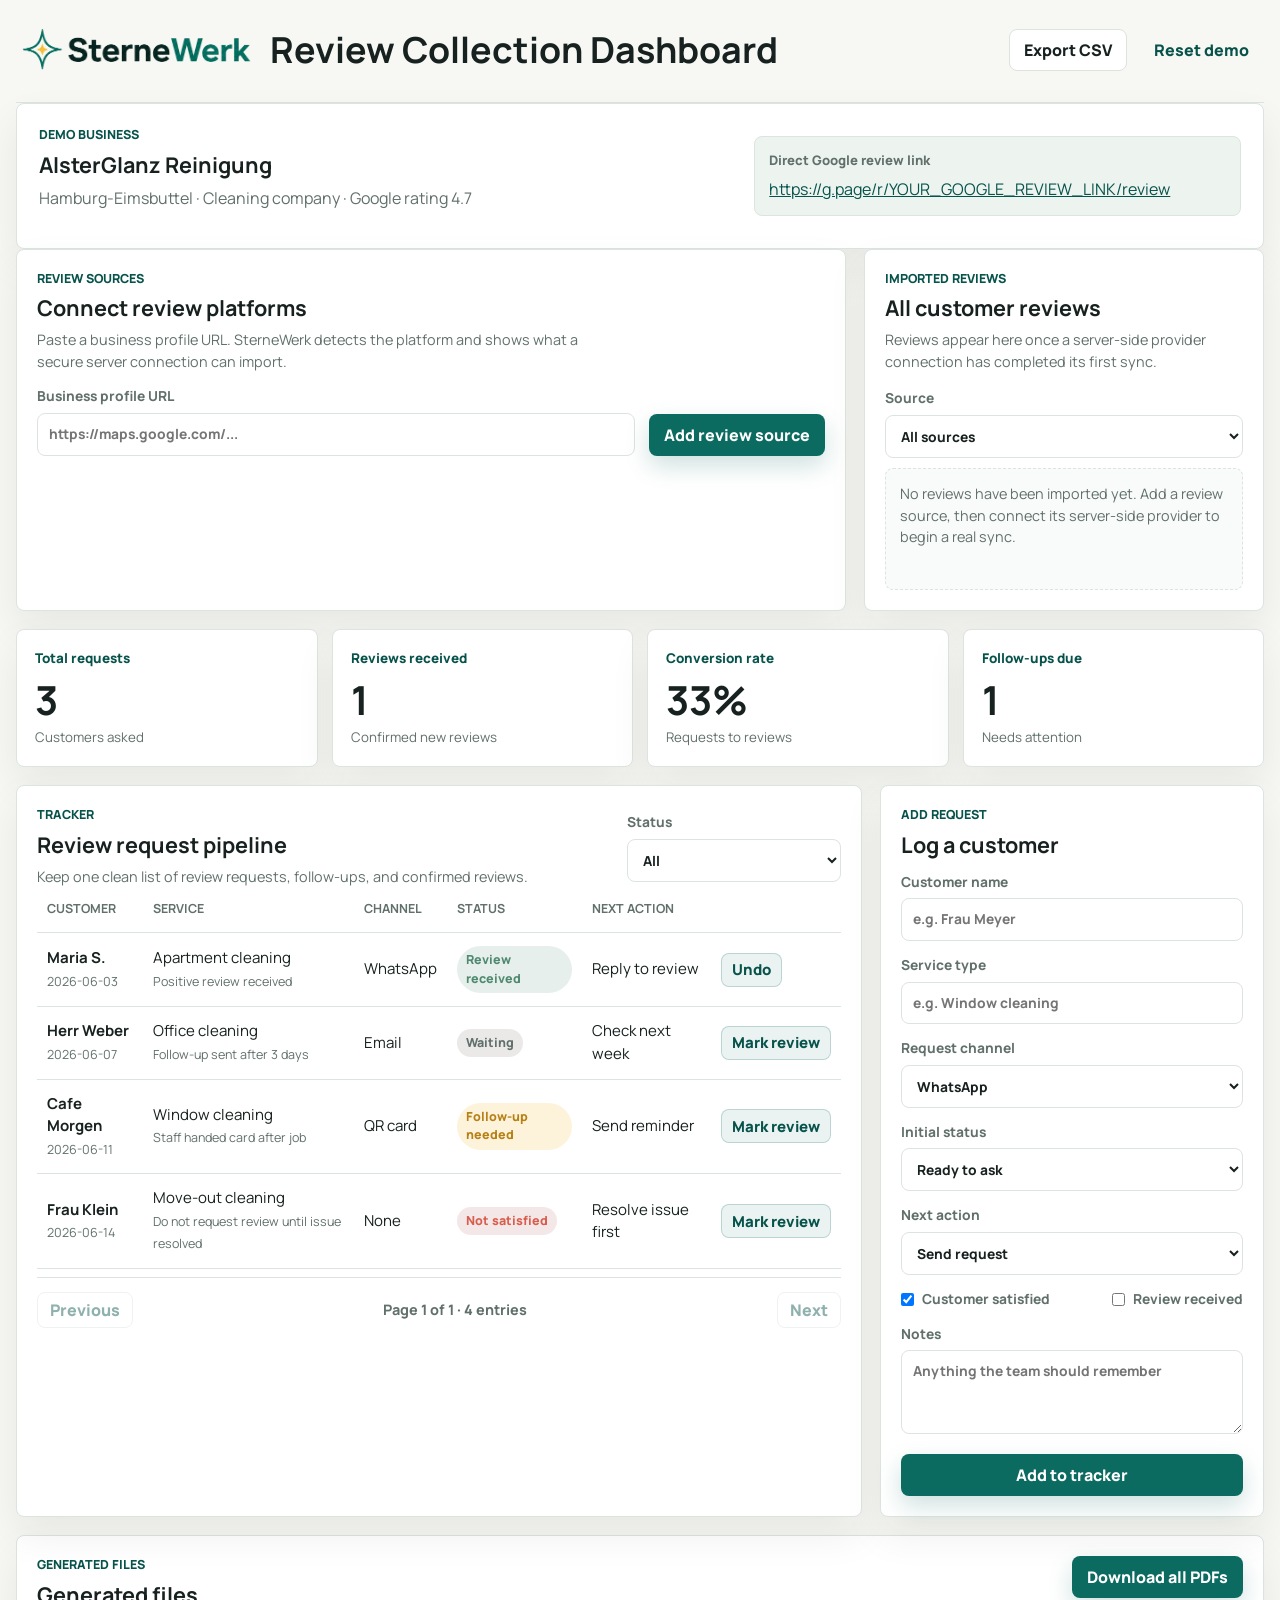
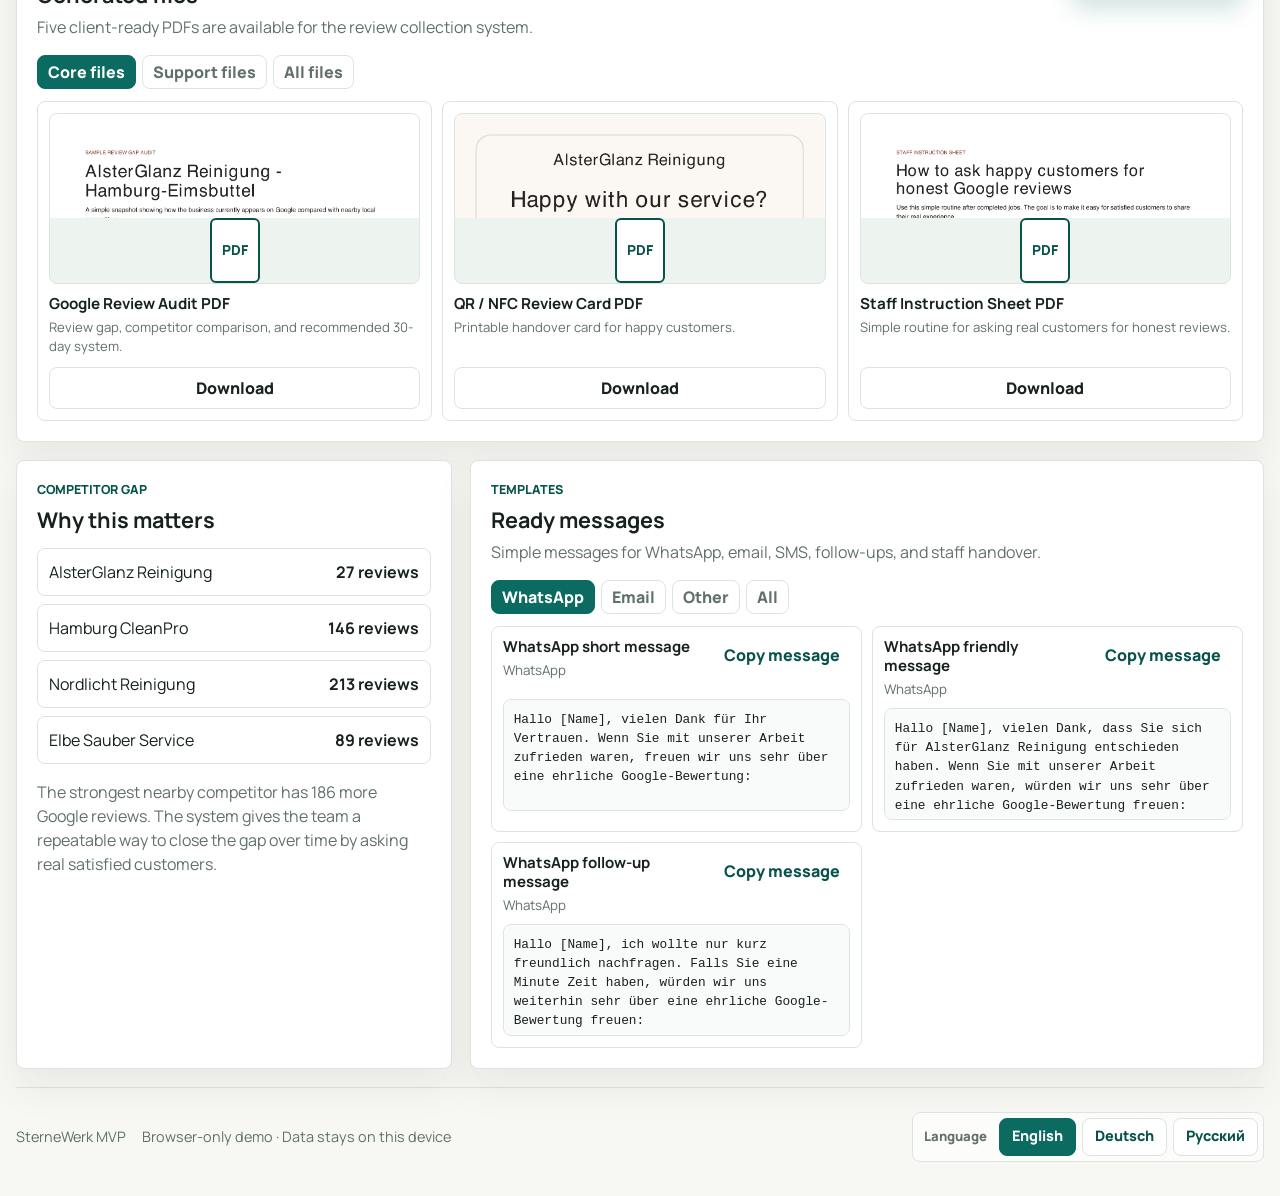
==== commit ac334fdd: "Add files via upload" ====
--- a/mvp-dashboard/index.html
+++ b/mvp-dashboard/index.html
@@ -42,6 +42,49 @@
         </div>
       </section>
 
+      <section class="dashboard-grid integrations-grid">
+        <article class="panel sources-panel">
+          <div class="panel-heading">
+            <div>
+              <p class="eyebrow" data-i18n="sources.eyebrow">Review sources</p>
+              <h2 data-i18n="sources.title">Connect review platforms</h2>
+              <p class="muted section-helper" data-i18n="sources.helper">
+                Paste a business profile URL. SterneWerk detects the platform and shows what a secure server connection can import.
+              </p>
+            </div>
+          </div>
+          <form class="source-form" id="reviewSourceForm">
+            <label>
+              <span data-i18n="sources.urlLabel">Business profile URL</span>
+              <input
+                type="url"
+                id="reviewSourceUrl"
+                name="reviewSourceUrl"
+                placeholder="https://maps.google.com/..."
+                data-i18n-attr="placeholder:sources.urlPlaceholder"
+                required
+              />
+            </label>
+            <button class="button primary compact-primary" type="submit" data-i18n="sources.add">Add review source</button>
+          </form>
+          <p class="source-message" id="reviewSourceMessage" aria-live="polite"></p>
+          <div class="sources-list" id="reviewSources"></div>
+        </article>
+
+        <aside class="panel imported-reviews-panel">
+          <p class="eyebrow" data-i18n="reviews.eyebrow">Imported reviews</p>
+          <h2 data-i18n="reviews.title">All customer reviews</h2>
+          <p class="muted section-helper" data-i18n="reviews.helper">
+            Reviews appear here once a server-side provider connection has completed its first sync.
+          </p>
+          <label class="filter-label review-filter-label">
+            <span data-i18n="reviews.filterLabel">Source</span>
+            <select id="reviewSourceFilter"></select>
+          </label>
+          <div class="reviews-list" id="importedReviews"></div>
+        </aside>
+      </section>
+
       <section class="kpi-grid" aria-label="Review system metrics" data-i18n-attr="aria-label:metricsAria">
         <article class="kpi-card">
           <span data-i18n="totalRequests">Total requests</span>
@@ -228,6 +271,7 @@
       </div>
     </footer>
 
+    <script src="review-providers.js"></script>
     <script src="app.js"></script>
   </body>
 </html>
--- a/mvp-dashboard/style.css
+++ b/mvp-dashboard/style.css
@@ -37,7 +37,7 @@
 .app-header,
 main,
 footer {
-  width: min(1180px, calc(100% - 32px));
+  width: min(1320px, calc(100% - 32px));
   margin: 0 auto;
 }
 
@@ -46,20 +46,22 @@
   align-items: center;
   justify-content: space-between;
   gap: 20px;
-  padding: 26px 0 20px;
+  padding: 18px 0 20px;
   border-bottom: 1px solid var(--line);
 }
 
 .app-brand-heading {
   display: flex;
   align-items: center;
-  gap: 20px;
+  gap: 18px;
+  min-width: 0;
 }
 
 .app-logo {
   display: block;
-  width: 174px;
-  height: 42px;
+  width: 236px;
+  height: 64px;
+  flex: 0 0 auto;
   object-fit: contain;
   object-position: left center;
 }
@@ -80,8 +82,9 @@
 
 h1 {
   margin-bottom: 0;
-  font-size: clamp(2rem, 5vw, 4.25rem);
-  line-height: 0.98;
+  max-width: 560px;
+  font-size: clamp(1.55rem, 2.8vw, 2.45rem);
+  line-height: 1.05;
   letter-spacing: 0;
 }
 
@@ -104,6 +107,10 @@
   align-items: center;
   justify-content: space-between;
   gap: 12px;
+}
+
+.header-actions {
+  flex: 0 0 auto;
 }
 
 .button {
@@ -220,6 +227,10 @@
   margin-bottom: 18px;
 }
 
+.integrations-grid {
+  grid-template-columns: minmax(0, 1.35fr) minmax(320px, 0.65fr);
+}
+
 .lower-grid {
   grid-template-columns: minmax(300px, 0.85fr) minmax(0, 1.55fr);
 }
@@ -266,6 +277,114 @@
   display: grid;
   gap: 14px;
   margin-top: 14px;
+}
+
+.source-form {
+  grid-template-columns: minmax(0, 1fr) auto;
+  align-items: end;
+}
+
+.source-form .button {
+  width: auto;
+}
+
+.source-message {
+  min-height: 20px;
+  margin: 10px 0 0;
+  color: var(--accent-dark);
+  font-size: 0.88rem;
+  font-weight: 750;
+}
+
+.sources-list {
+  display: grid;
+  gap: 10px;
+  margin-top: 12px;
+}
+
+.source-card {
+  border: 1px solid var(--line);
+  border-radius: var(--radius);
+  background: #f9fbfa;
+  padding: 13px;
+}
+
+.source-card-heading,
+.source-card-footer,
+.source-actions {
+  display: flex;
+  align-items: center;
+  gap: 10px;
+}
+
+.source-card-heading,
+.source-card-footer {
+  justify-content: space-between;
+}
+
+.source-card-heading > div {
+  display: grid;
+  gap: 2px;
+}
+
+.source-provider {
+  color: var(--text);
+  font-size: 0.96rem;
+  font-weight: 850;
+}
+
+.source-card strong,
+.source-availability {
+  color: var(--muted);
+  font-size: 0.8rem;
+  font-weight: 750;
+}
+
+.source-card-heading a {
+  color: var(--accent-dark);
+  font-size: 0.8rem;
+  font-weight: 800;
+}
+
+.source-card p {
+  margin: 10px 0 0;
+  color: var(--muted);
+  font-size: 0.86rem;
+}
+
+.source-availability {
+  color: var(--warn) !important;
+}
+
+.source-card-footer {
+  margin-top: 12px;
+  color: var(--muted);
+  font-size: 0.78rem;
+}
+
+.source-remove {
+  border-color: rgba(217, 93, 77, 0.22);
+  background: rgba(217, 93, 77, 0.08);
+  color: var(--danger);
+}
+
+.review-filter-label {
+  display: block;
+  margin: 16px 0 10px;
+}
+
+.reviews-list {
+  min-height: 122px;
+  border: 1px dashed var(--line);
+  border-radius: var(--radius);
+  background: #f9fbfa;
+  padding: 14px;
+}
+
+.empty-reviews {
+  color: var(--muted);
+  font-size: 0.9rem;
+  margin: 0;
 }
 
 .check-row {
@@ -653,6 +772,14 @@
 }
 
 @media (max-width: 980px) {
+  .app-header {
+    flex-wrap: wrap;
+  }
+
+  .header-actions {
+    margin-left: auto;
+  }
+
   .kpi-grid,
   .dashboard-grid,
   .lower-grid,
@@ -672,6 +799,14 @@
 
   .download-status {
     text-align: left;
+  }
+
+  .source-form {
+    grid-template-columns: 1fr;
+  }
+
+  .source-form .button {
+    width: 100%;
   }
 }
 
@@ -692,6 +827,16 @@
     width: 100%;
   }
 
+  .app-logo {
+    width: 198px;
+    height: 54px;
+  }
+
+  h1 {
+    max-width: none;
+    font-size: 1.8rem;
+  }
+
   .pagination,
   .language-switcher {
     align-items: stretch;
@@ -710,4 +855,16 @@
   .check-row {
     flex-direction: column;
   }
-}
+
+  .source-card-heading,
+  .source-card-footer,
+  .source-actions {
+    align-items: flex-start;
+    flex-direction: column;
+  }
+
+  .source-actions,
+  .source-actions .row-action {
+    width: 100%;
+  }
+}
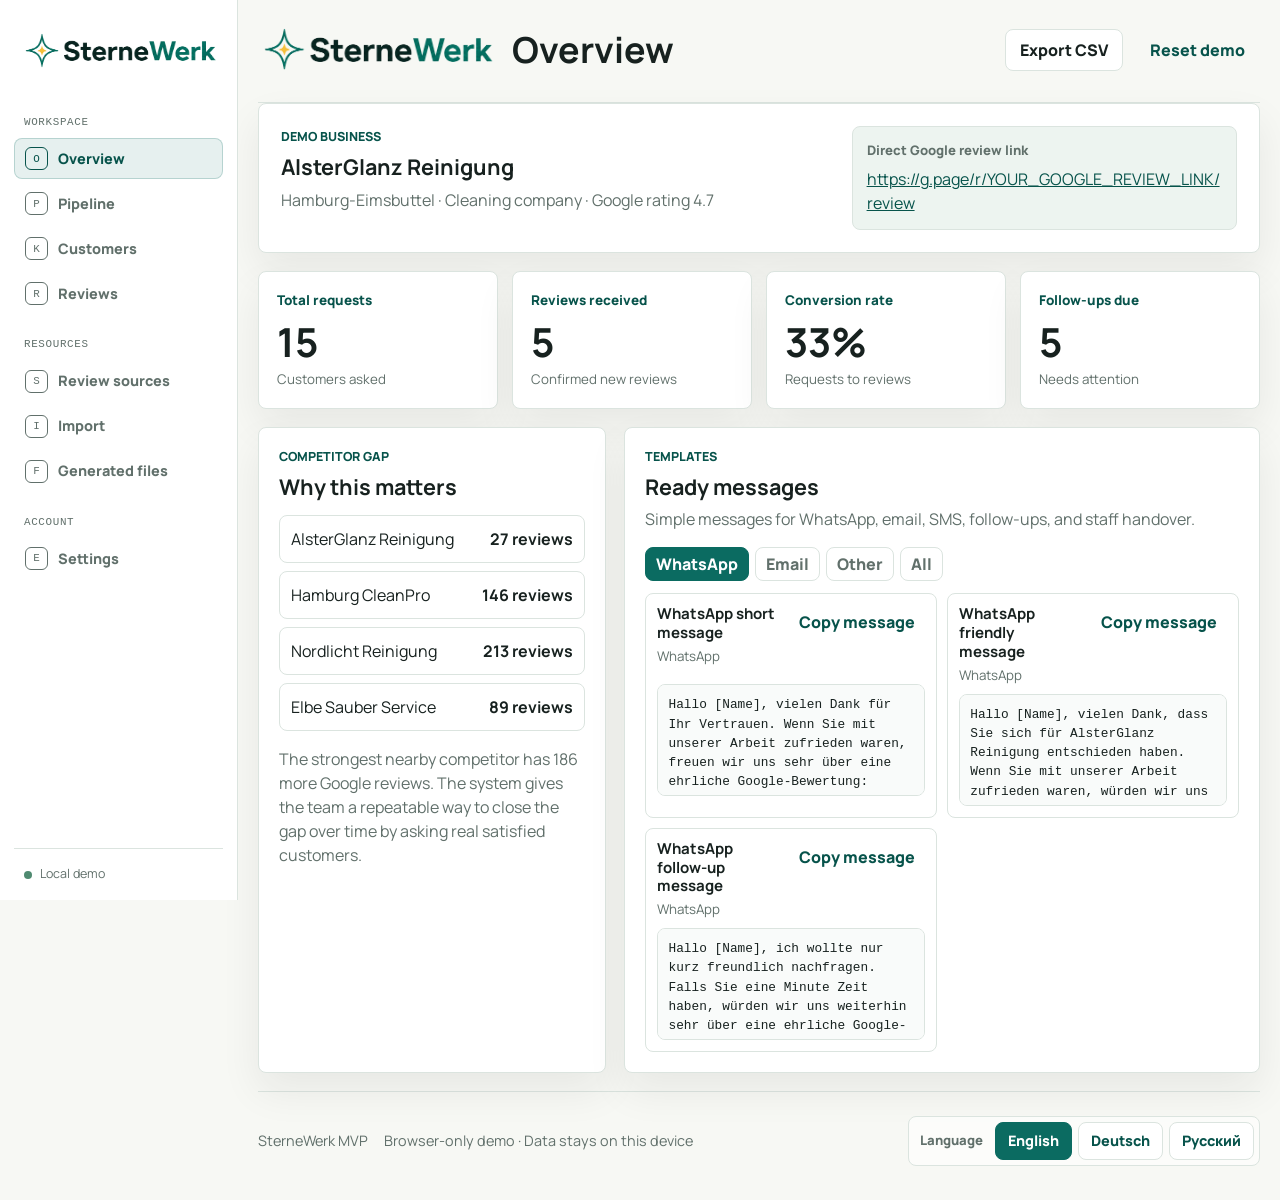
==== commit 70873a3a: "Add files via upload real crmmm" ====
--- a/mvp-dashboard/index.html
+++ b/mvp-dashboard/index.html
@@ -14,6 +14,29 @@
     <link rel="stylesheet" href="style.css?v=sternewerk-1" />
   </head>
   <body>
+    <div class="crm-shell">
+      <aside class="crm-sidebar" id="crmSidebar">
+        <a class="sidebar-brand" href="#overview">
+          <img src="../assets/sternewerk-logo.png" alt="SterneWerk" />
+        </a>
+        <nav class="sidebar-nav" aria-label="CRM navigation">
+          <p class="sidebar-label" data-i18n="nav.workspace">Workspace</p>
+          <a href="#overview" data-route-link="overview"><span class="nav-icon">O</span><span data-i18n="nav.overview">Overview</span></a>
+          <a href="#pipeline" data-route-link="pipeline"><span class="nav-icon">P</span><span data-i18n="nav.pipeline">Pipeline</span></a>
+          <a href="#customers" data-route-link="customers"><span class="nav-icon">K</span><span data-i18n="nav.customers">Customers</span></a>
+          <a href="#reviews" data-route-link="reviews"><span class="nav-icon">R</span><span data-i18n="nav.reviews">Reviews</span></a>
+          <p class="sidebar-label" data-i18n="nav.resources">Resources</p>
+          <a href="#sources" data-route-link="sources"><span class="nav-icon">S</span><span data-i18n="nav.sources">Review sources</span></a>
+          <a href="#import" data-route-link="import"><span class="nav-icon">I</span><span data-i18n="nav.import">Import</span></a>
+          <a href="#files" data-route-link="files"><span class="nav-icon">F</span><span data-i18n="nav.files">Generated files</span></a>
+          <p class="sidebar-label" data-i18n="nav.account">Account</p>
+          <a href="#settings" data-route-link="settings"><span class="nav-icon">E</span><span data-i18n="nav.settings">Settings</span></a>
+        </nav>
+        <div class="sidebar-footer"><span class="sidebar-status-dot"></span><span data-i18n="nav.localDemo">Local demo</span></div>
+      </aside>
+
+      <div class="crm-content">
+        <button class="mobile-menu-button" type="button" id="mobileMenuButton" aria-expanded="false" aria-controls="crmSidebar" data-i18n="nav.menu">Menu</button>
     <header class="app-header">
       <div class="app-brand-heading">
         <img class="app-logo" src="../assets/sternewerk-logo.png" alt="SterneWerk" />
@@ -28,7 +51,7 @@
     </header>
 
     <main>
-      <section class="business-panel">
+      <section class="business-panel" data-route="overview">
         <div>
           <p class="eyebrow" data-i18n="demoBusiness">Demo business</p>
           <h2>AlsterGlanz Reinigung</h2>
@@ -42,20 +65,20 @@
         </div>
       </section>
 
-      <section class="dashboard-grid integrations-grid">
-        <article class="panel sources-panel">
+      <section class="dashboard-grid integrations-grid" data-route-group>
+        <article class="panel sources-panel" data-route="sources">
           <div class="panel-heading">
             <div>
               <p class="eyebrow" data-i18n="sources.eyebrow">Review sources</p>
               <h2 data-i18n="sources.title">Connect review platforms</h2>
               <p class="muted section-helper" data-i18n="sources.helper">
-                Paste a business profile URL. SterneWerk detects the platform and shows what a secure server connection can import.
+                Paste a Google Maps link. No business name or address is needed.
               </p>
             </div>
           </div>
           <form class="source-form" id="reviewSourceForm">
             <label>
-              <span data-i18n="sources.urlLabel">Business profile URL</span>
+              <span data-i18n="sources.urlLabel">Google Maps link</span>
               <input
                 type="url"
                 id="reviewSourceUrl"
@@ -71,7 +94,7 @@
           <div class="sources-list" id="reviewSources"></div>
         </article>
 
-        <aside class="panel imported-reviews-panel">
+        <aside class="panel imported-reviews-panel" data-route="reviews">
           <p class="eyebrow" data-i18n="reviews.eyebrow">Imported reviews</p>
           <h2 data-i18n="reviews.title">All customer reviews</h2>
           <p class="muted section-helper" data-i18n="reviews.helper">
@@ -85,7 +108,7 @@
         </aside>
       </section>
 
-      <section class="kpi-grid" aria-label="Review system metrics" data-i18n-attr="aria-label:metricsAria">
+      <section class="kpi-grid" data-route="overview" aria-label="Review system metrics" data-i18n-attr="aria-label:metricsAria">
         <article class="kpi-card">
           <span data-i18n="totalRequests">Total requests</span>
           <strong id="totalRequests">0</strong>
@@ -108,8 +131,8 @@
         </article>
       </section>
 
-      <section class="dashboard-grid">
-        <article class="panel tracker-panel">
+      <section class="dashboard-grid" data-route-group>
+        <article class="panel tracker-panel" data-route="pipeline">
           <div class="panel-heading">
             <div>
               <p class="eyebrow" data-i18n="tracker">Tracker</p>
@@ -152,7 +175,7 @@
           </div>
         </article>
 
-        <aside class="panel form-panel">
+        <aside class="panel form-panel" data-route="pipeline">
           <p class="eyebrow" data-i18n="addRequest">Add request</p>
           <h2 data-i18n="logCustomer">Log a customer</h2>
           <form id="requestForm">
@@ -206,7 +229,7 @@
         </aside>
       </section>
 
-      <section class="panel files-panel">
+      <section class="panel files-panel" data-route="files">
         <div class="panel-heading files-heading">
           <div>
             <p class="eyebrow" data-i18n="generatedFilesEyebrow">Generated files</p>
@@ -226,7 +249,7 @@
         <div class="file-grid" id="generatedFiles"></div>
       </section>
 
-      <section class="dashboard-grid lower-grid">
+      <section class="dashboard-grid lower-grid" data-route="overview">
         <article class="panel">
           <p class="eyebrow" data-i18n="competitorGap">Competitor gap</p>
           <h2 data-i18n="whyMatters">Why this matters</h2>
@@ -256,6 +279,68 @@
           <div class="template-grid" id="templateGrid"></div>
         </article>
       </section>
+
+      <section class="panel route-panel" data-route="customers">
+        <div class="panel-heading">
+          <div>
+            <p class="eyebrow" data-i18n="nav.customers">Customers</p>
+            <h2 data-i18n="pageTitles.customers">Customer list</h2>
+            <p class="muted section-helper" data-i18n="customersText">A simple view of everyone in the review request pipeline.</p>
+          </div>
+          <label class="filter-label compact-search">
+            <span data-i18n="customerSearch">Search customers</span>
+            <input type="search" id="customerSearch" placeholder="Anna Müller" data-i18n-attr="placeholder:customerSearch" />
+          </label>
+        </div>
+        <div class="table-wrap">
+          <table class="customer-table">
+            <thead>
+              <tr>
+                <th data-i18n="tableCustomer">Customer</th>
+                <th data-i18n="contact">Contact</th>
+                <th data-i18n="lastService">Last service</th>
+                <th data-i18n="lastContact">Last contact</th>
+                <th data-i18n="tableStatus">Status</th>
+              </tr>
+            </thead>
+            <tbody id="customerTable"></tbody>
+          </table>
+        </div>
+      </section>
+
+      <section class="panel route-panel import-panel" data-route="import">
+        <div class="panel-heading">
+          <div>
+            <p class="eyebrow" data-i18n="nav.import">Import</p>
+            <h2 data-i18n="importTitle">Import customer data</h2>
+            <p class="muted section-helper" data-i18n="importText">Upload a comma- or semicolon-separated CSV export. You can review the rows before adding them.</p>
+          </div>
+          <div class="import-actions">
+            <label class="button secondary file-picker">
+              <span data-i18n="chooseCsv">Choose CSV file</span>
+              <input type="file" id="csvFileInput" accept=".csv,text/csv" />
+            </label>
+            <button class="button ghost" type="button" id="downloadCsvTemplate" data-i18n="downloadTemplate">Download CSV template</button>
+          </div>
+        </div>
+        <p class="import-status" id="csvImportStatus" aria-live="polite"></p>
+        <div class="import-preview" id="csvPreview">
+          <h3 data-i18n="previewTitle">Import preview</h3>
+          <p class="muted" data-i18n="previewEmpty">Choose a CSV file to see a preview here.</p>
+        </div>
+        <button class="button primary compact-primary" type="button" id="confirmCsvImport" hidden data-i18n="confirmImport">Import records</button>
+      </section>
+
+      <section class="panel route-panel settings-panel" data-route="settings">
+        <p class="eyebrow" data-i18n="nav.settings">Settings</p>
+        <h2 data-i18n="settingsTitle">CRM settings</h2>
+        <p class="muted section-helper" data-i18n="settingsText">This prototype stores CRM data in this browser. Server integrations can be connected here later.</p>
+        <div class="settings-list">
+          <div><span data-i18n="storageLabel">Storage</span><strong data-i18n="storageValue">Local browser storage</strong></div>
+          <div><span data-i18n="languageLabel">Language</span><strong>English · Deutsch · Русский</strong></div>
+          <div><span>Brand</span><strong>SterneWerk</strong></div>
+        </div>
+      </section>
     </main>
 
     <footer>
@@ -270,6 +355,8 @@
         <button class="language-option" type="button" data-language="ru">Русский</button>
       </div>
     </footer>
+      </div>
+    </div>
 
     <script src="review-providers.js"></script>
     <script src="app.js"></script>
--- a/mvp-dashboard/style.css
+++ b/mvp-dashboard/style.css
@@ -27,6 +27,120 @@
   line-height: 1.5;
 }
 
+.crm-shell {
+  display: flex;
+  min-height: 100vh;
+}
+
+.crm-sidebar {
+  position: sticky;
+  top: 0;
+  display: flex;
+  flex: 0 0 238px;
+  flex-direction: column;
+  width: 238px;
+  height: 100vh;
+  border-right: 1px solid var(--line);
+  background: var(--surface);
+  padding: 22px 14px 16px;
+  z-index: 10;
+}
+
+.sidebar-brand {
+  display: block;
+  border-radius: var(--radius);
+  padding: 2px 6px 18px;
+}
+
+.sidebar-brand img {
+  display: block;
+  width: 100%;
+  height: 54px;
+  object-fit: contain;
+  object-position: left center;
+}
+
+.sidebar-nav {
+  display: grid;
+  gap: 4px;
+}
+
+.sidebar-nav a {
+  display: flex;
+  align-items: center;
+  gap: 10px;
+  min-height: 40px;
+  border: 1px solid transparent;
+  border-radius: var(--radius);
+  color: var(--muted);
+  font-size: 0.9rem;
+  font-weight: 800;
+  padding: 8px 10px;
+  text-decoration: none;
+}
+
+.sidebar-nav a:hover,
+.sidebar-nav a:focus-visible,
+.sidebar-nav a.active {
+  border-color: var(--line);
+  background: var(--surface-warm);
+  color: var(--accent-dark);
+  outline: none;
+}
+
+.sidebar-nav a.active {
+  border-color: rgba(11, 107, 97, 0.22);
+  background: rgba(11, 107, 97, 0.1);
+}
+
+.nav-icon {
+  display: grid;
+  place-items: center;
+  width: 23px;
+  height: 23px;
+  border: 1px solid currentColor;
+  border-radius: 6px;
+  font-family: "DM Mono", monospace;
+  font-size: 0.68rem;
+  font-weight: 500;
+}
+
+.sidebar-label {
+  margin: 18px 10px 4px;
+  color: var(--muted);
+  font-family: "DM Mono", monospace;
+  font-size: 0.68rem;
+  letter-spacing: 0.06em;
+  text-transform: uppercase;
+}
+
+.sidebar-footer {
+  display: flex;
+  align-items: center;
+  gap: 8px;
+  margin-top: auto;
+  border-top: 1px solid var(--line);
+  color: var(--muted);
+  font-size: 0.78rem;
+  padding: 16px 10px 0;
+}
+
+.sidebar-status-dot {
+  width: 8px;
+  height: 8px;
+  border-radius: 50%;
+  background: var(--good);
+}
+
+.crm-content {
+  flex: 1;
+  min-width: 0;
+}
+
+.mobile-menu-button {
+  display: none;
+}
+
 button,
 input,
 select,
@@ -37,7 +151,7 @@
 .app-header,
 main,
 footer {
-  width: min(1320px, calc(100% - 32px));
+  width: min(1320px, calc(100% - 40px));
   margin: 0 auto;
 }
 
@@ -240,6 +354,14 @@
   padding: 20px;
 }
 
+[hidden] {
+  display: none !important;
+}
+
+.dashboard-grid.single-route {
+  display: block;
+}
+
 .section-helper {
   max-width: 560px;
   margin-bottom: 0;
@@ -430,6 +552,14 @@
   font-size: 0.94rem;
 }
 
+.inline-select {
+  min-width: 142px;
+  margin: 0;
+  padding: 8px 28px 8px 9px;
+  font-size: 0.82rem;
+  font-weight: 750;
+}
+
 .status-pill {
   display: inline-flex;
   border-radius: 999px;
@@ -441,6 +571,11 @@
 .status-reviewed {
   background: rgba(52, 120, 95, 0.12);
   color: var(--good);
+}
+
+.status-ready {
+  background: rgba(11, 107, 97, 0.1);
+  color: var(--accent-dark);
 }
 
 .status-follow-up {
@@ -720,6 +855,85 @@
   color: #fff;
 }
 
+.route-panel {
+  margin-bottom: 18px;
+}
+
+.compact-search {
+  min-width: 240px;
+}
+
+.compact-search input {
+  min-width: 240px;
+}
+
+.import-actions {
+  display: flex;
+  align-items: center;
+  gap: 8px;
+  flex-wrap: wrap;
+  justify-content: flex-end;
+}
+
+.file-picker {
+  cursor: pointer;
+}
+
+.file-picker input {
+  position: absolute;
+  width: 1px;
+  height: 1px;
+  overflow: hidden;
+  clip: rect(0 0 0 0);
+  clip-path: inset(50%);
+  white-space: nowrap;
+}
+
+.import-status {
+  min-height: 20px;
+  margin: 14px 0 0;
+  color: var(--accent-dark);
+  font-size: 0.88rem;
+  font-weight: 750;
+}
+
+.import-preview {
+  min-height: 148px;
+  margin: 12px 0;
+  border: 1px dashed var(--line);
+  border-radius: var(--radius);
+  background: #f9fbfa;
+  padding: 14px;
+}
+
+.import-preview h3 {
+  margin: 0 0 8px;
+  font-size: 0.98rem;
+}
+
+.import-preview table {
+  min-width: 720px;
+}
+
+.settings-list {
+  display: grid;
+  gap: 10px;
+  max-width: 680px;
+  margin-top: 18px;
+}
+
+.settings-list div {
+  display: flex;
+  justify-content: space-between;
+  gap: 20px;
+  border-bottom: 1px solid var(--line);
+  padding: 12px 0;
+}
+
+.settings-list span {
+  color: var(--muted);
+}
+
 footer {
   border-top: 1px solid var(--line);
   color: var(--muted);
@@ -772,6 +986,17 @@
 }
 
 @media (max-width: 980px) {
+  .crm-sidebar {
+    flex-basis: 210px;
+    width: 210px;
+  }
+
+  .app-header,
+  main,
+  footer {
+    width: min(100% - 28px, 900px);
+  }
+
   .app-header {
     flex-wrap: wrap;
   }
@@ -811,6 +1036,46 @@
 }
 
 @media (max-width: 640px) {
+  .crm-shell {
+    display: block;
+  }
+
+  .crm-sidebar {
+    position: fixed;
+    left: 0;
+    top: 0;
+    width: min(280px, 86vw);
+    height: 100vh;
+    transform: translateX(-105%);
+    transition: transform 180ms ease;
+    box-shadow: 18px 0 40px rgba(23, 33, 31, 0.12);
+  }
+
+  .sidebar-open .crm-sidebar {
+    transform: translateX(0);
+  }
+
+  .mobile-menu-button {
+    display: inline-flex;
+    align-items: center;
+    justify-content: center;
+    min-height: 38px;
+    margin: 12px 16px 0;
+    border: 1px solid var(--line);
+    border-radius: var(--radius);
+    background: var(--surface);
+    color: var(--accent-dark);
+    cursor: pointer;
+    font-weight: 850;
+    padding: 8px 12px;
+  }
+
+  .app-header,
+  main,
+  footer {
+    width: calc(100% - 32px);
+  }
+
   .app-header,
   .header-actions,
   .panel-heading,
@@ -827,6 +1092,20 @@
     width: 100%;
   }
 
+  .import-actions,
+  .compact-search,
+  .compact-search input,
+  .file-picker {
+    width: 100%;
+    min-width: 0;
+  }
+
+  .settings-list div {
+    align-items: flex-start;
+    flex-direction: column;
+    gap: 4px;
+  }
+
   .app-logo {
     width: 198px;
     height: 54px;
